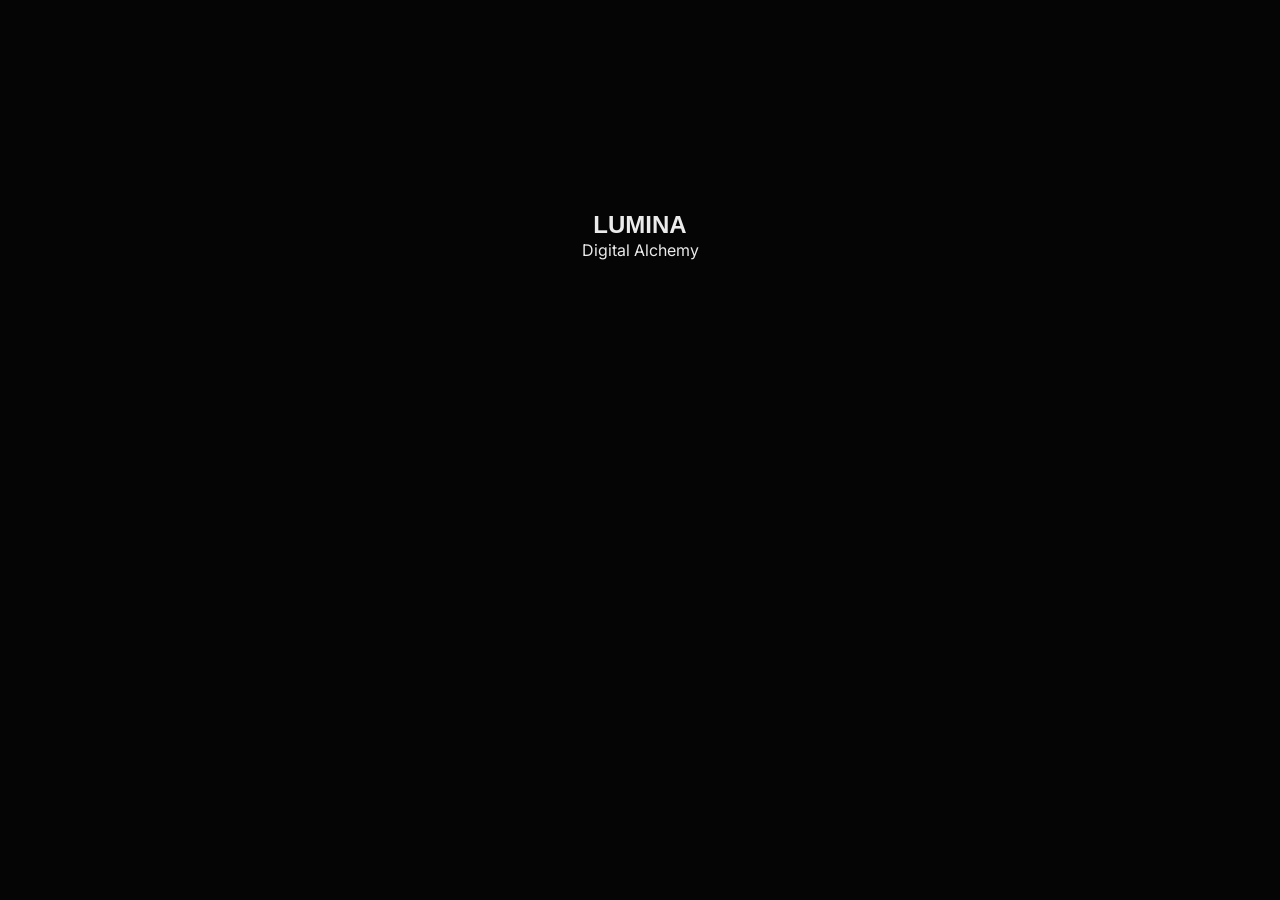
==== index.html @ 4c0f5f56 "Initial Commit" ====
<!doctype html>
<html lang="en">
<head>
  <meta charset="UTF-8">
  <meta name="viewport" content="width=device-width, user-scalable=no, initial-scale=1.0, maximum-scale=1.0, minimum-scale=1.0">
  
  <title>LUMINA | Digital Experience</title>
  
  <!--  Linking the main stylesheet-->
  <link rel="stylesheet" href="css/main.css">
  
  <!--  Google Fonts Import-->
  <link rel="preconnect" href="https://fonts.googleapis.com">
  <link rel="preconnect" href="https://fonts.gstatic.com" crossorigin>
  <link href="https://fonts.googleapis.com/css2?family=Inter:wght@400;600&family=Syncopate:wght@700&display=swap" rel="stylesheet">

</head>

<body>

<main>
  
  <!-- Hero Section-->
  <section class="hero" aria-label="Introduction">
	
	<!--Background Layer-->
	<canvas id="hero-canvas"></canvas>
	<div class="hero__content">
	  <h1 class="hero__title">Lumina</h1>
	  <p class="hero__subtitle">Digital Alchemy</p>
	</div>
	
	<!--Scroll Indicator-->
	<div class="hero__scroll" aria-hidden="true"></div>
  
  </section>

</main>


</body>
</html>
---- css/main.css ----
/* css/main.css */

/*1.Define Layers*/
@layer reset, theme, base, layout, components, pages, utilities;

/*2.Import Files into Layers*/

/*Reset: Normalize browser defaults*/
@import url("1-Base/reset.css") layer(reset);

/* Theme: Global Variables (Colors, Fonts) */
@import url("1-Base/vars.css") layer(theme);

/* Base: Typography and Global defaults */
@import url("1-Base/typography.css") layer(base);

/*Main Page Import*/
@import url("3-pages/home.css") layer(pages);
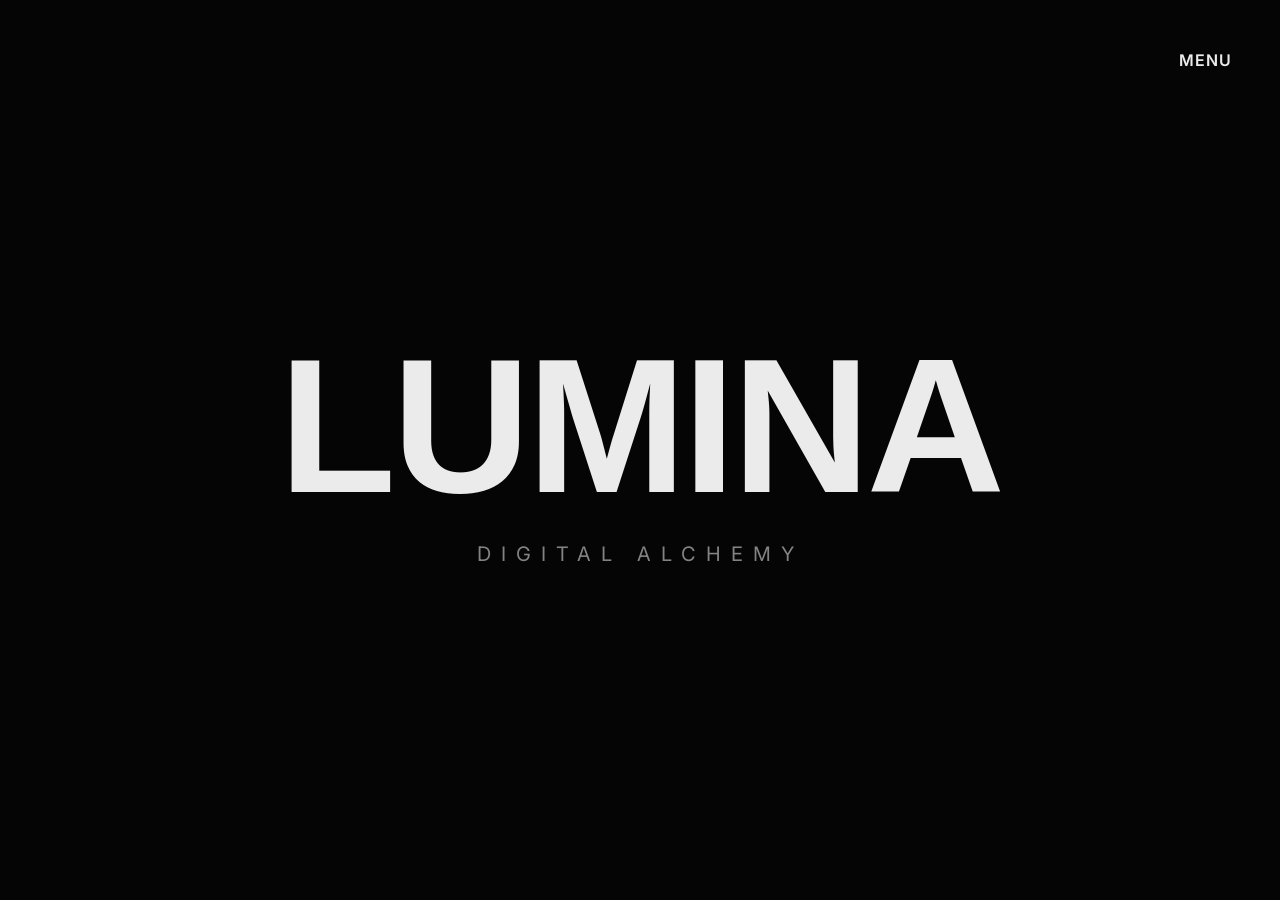
==== commit 1c53a704: "1 23 2026 7 21 pm" ====
--- a/index.html
+++ b/index.html
@@ -17,6 +17,17 @@
 </head>
 
 <body>
+
+
+<!--Nav Trigger-->
+<nav class="nav-trigger" aria-label="Main Menu Control">
+  
+  <!--  Interactive Button-->
+  <button class="nav-trigger__btn" aria-label="Open Menu" aria-expanded="false">
+	MENU
+  </button>
+  
+</nav>
 
 <main>
   
--- a/css/main.css
+++ b/css/main.css
@@ -16,4 +16,7 @@
 @import url("1-Base/typography.css") layer(base);
 
 /*Main Page Import*/
-@import url("3-pages/home.css") layer(pages);+@import url("3-pages/home.css") layer(pages);
+
+/*Navigation Import*/
+@import url("2-layout/nav.css") layer(layout);
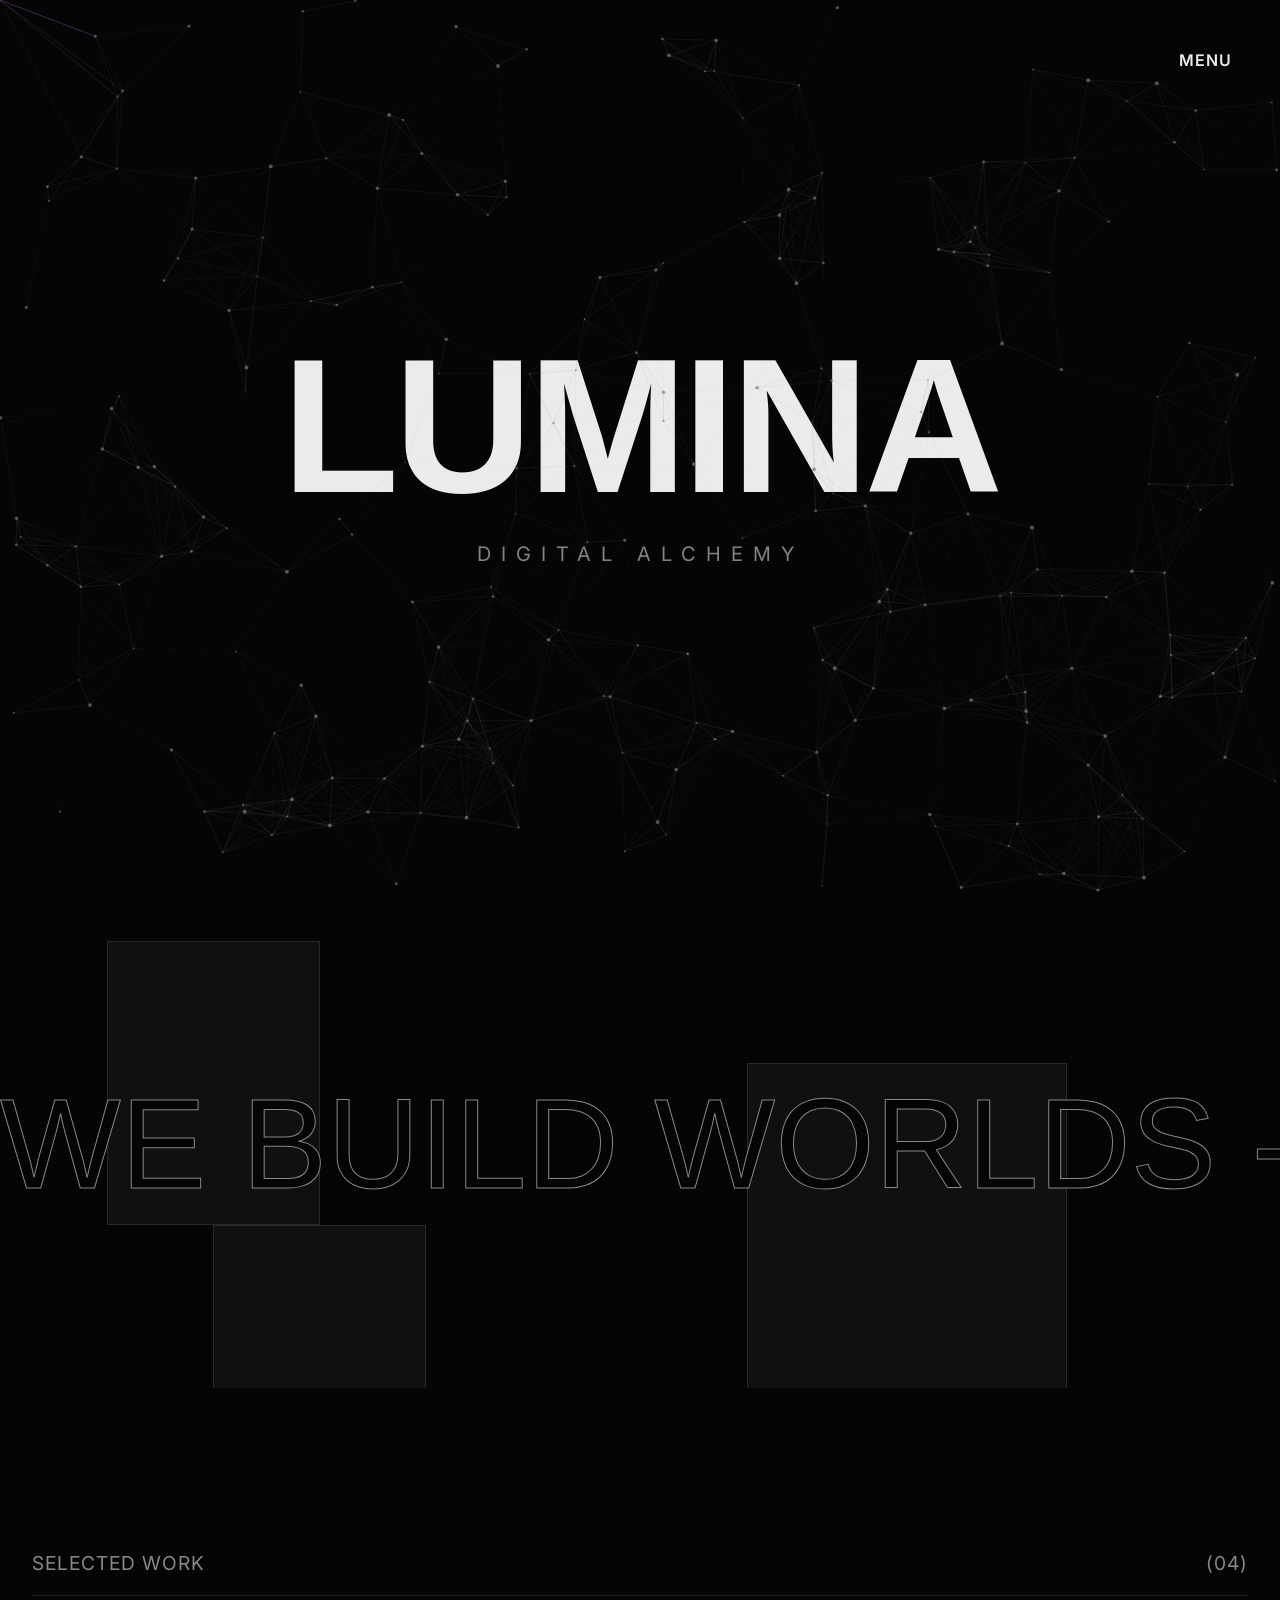
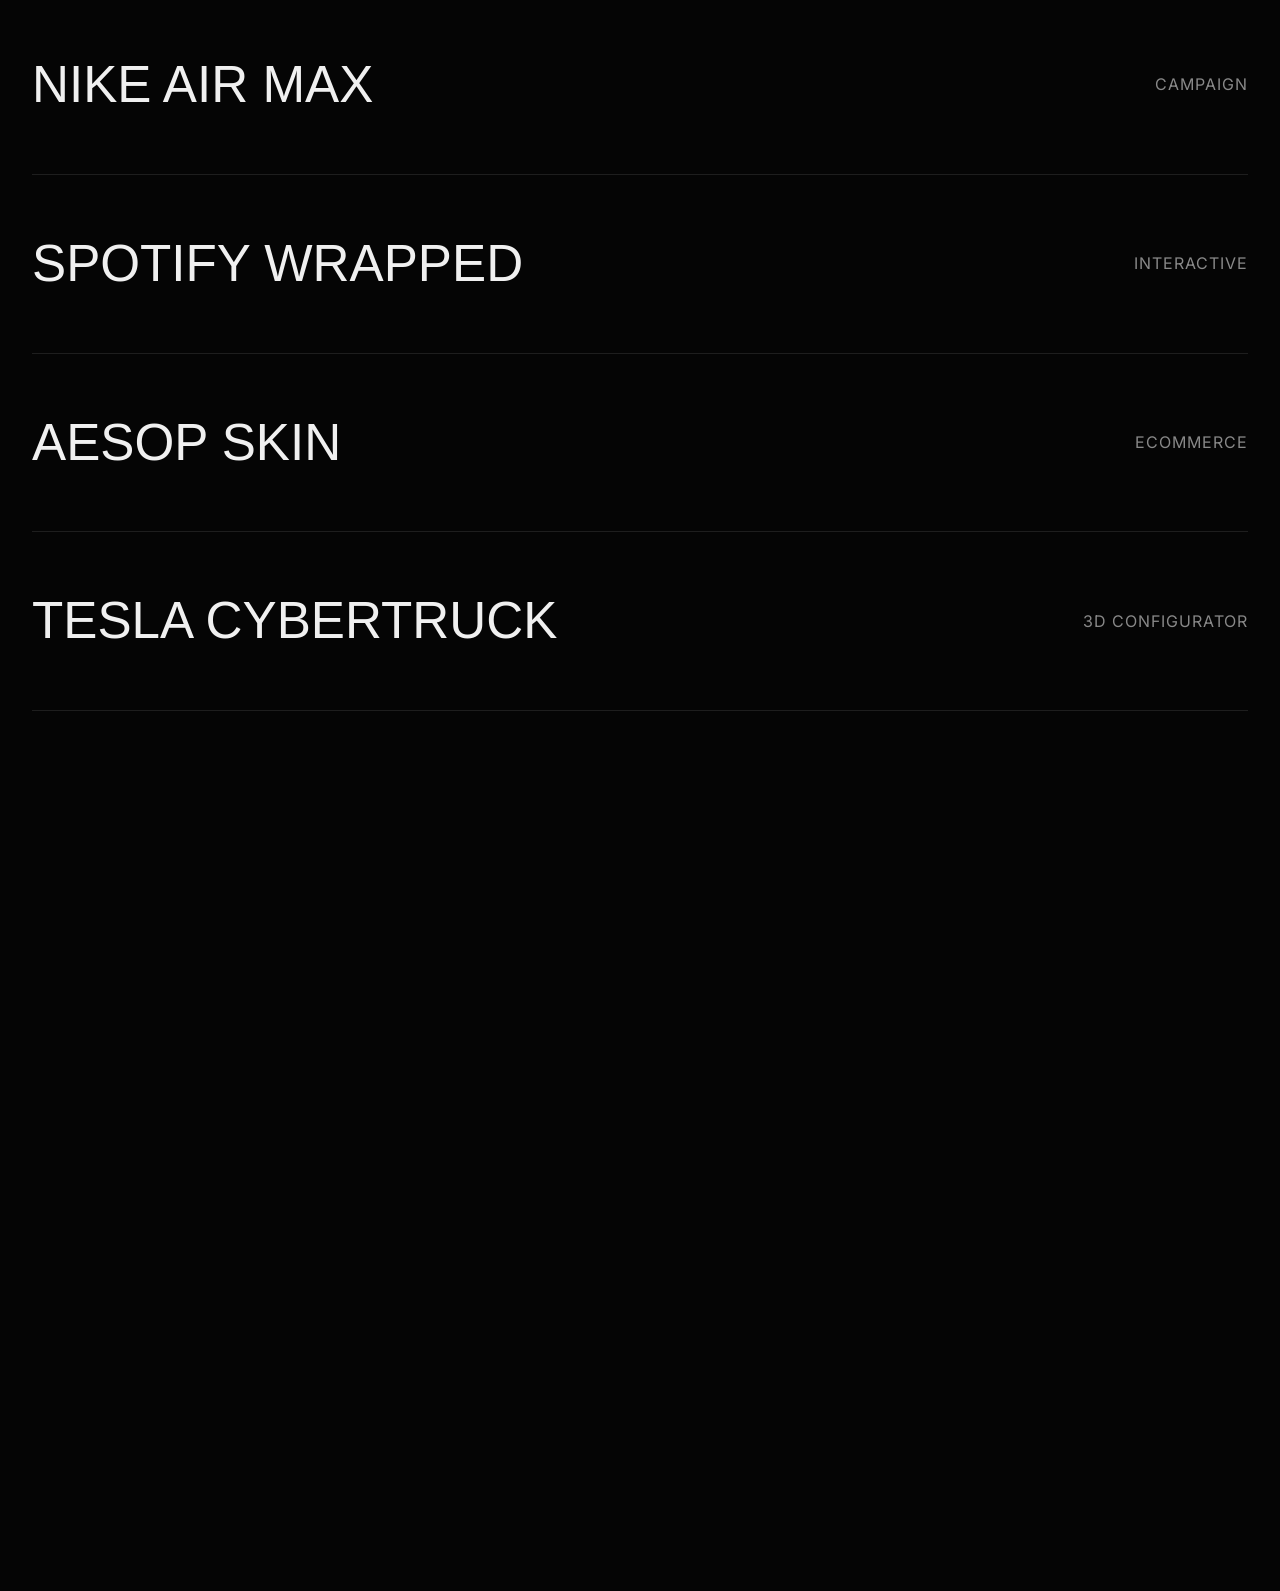
==== commit f1307747: "Page 1 Done 1 24 2026 11 52 pm" ====
--- a/index.html
+++ b/index.html
@@ -8,6 +8,7 @@
   
   <!--  Linking the main stylesheet-->
   <link rel="stylesheet" href="css/main.css">
+  <script src="js/app.js" type="module" defer></script>
   
   <!--  Google Fonts Import-->
   <link rel="preconnect" href="https://fonts.googleapis.com">
@@ -26,27 +27,141 @@
   <button class="nav-trigger__btn" aria-label="Open Menu" aria-expanded="false">
 	MENU
   </button>
-  
+
 </nav>
 
-<main>
+<!--Page Wrapper-->
+<div class="page-wrapper">
   
-  <!-- Hero Section-->
-  <section class="hero" aria-label="Introduction">
+  
+  <main>
 	
-	<!--Background Layer-->
-	<canvas id="hero-canvas"></canvas>
-	<div class="hero__content">
-	  <h1 class="hero__title">Lumina</h1>
-	  <p class="hero__subtitle">Digital Alchemy</p>
+	<!-- Hero Section-->
+	<section class="hero" aria-label="Introduction">
+	  
+	  <!--Background Layer-->
+	  <canvas id="hero-canvas"></canvas>
+	  <div class="hero__content">
+		<h1 class="hero__title">Lumina</h1>
+		<p class="hero__subtitle">Digital Alchemy</p>
+	  </div>
+	
+	</section>
+	
+	
+	<!--  Section 2 : Kinetic Manifesto-->
+	<section class="manifesto" aria-label="Agency Manifesto">
+	  
+	  <!--	1. Infinite Marquee-->
+	  <div class="marquee" aria-hidden="true">
+		<div class="marquee__inner">
+		  
+		  <span class="marquee__text">WE BUILD WORLDS - DIGITAL ALCHEMY</span>
+		  <span class="marquee__text">WE BUILD WORLDS - DIGITAL ALCHEMY</span>
+		
+		</div>
+	  </div>
+	  
+	  <!--	2. Floating Images-->
+	  <div class="manifesto__images">
+		
+		<!--	  PlaceHolders-->
+		<div class="float-card float-card--1"></div>
+		<div class="float-card float-card--2"></div>
+		<div class="float-card float-card--3"></div>
+	  
+	  </div>
+	</section>
+	
+	
+	<!--  3. Work Section-->
+	<section class="work-list">
+	  
+	  <!--	Container-->
+	  <div class="work-list__container">
+		
+		
+		<!--	  Header-->
+		<header class="work-list__header">
+		  
+		  <h2 class="work-list__title">Selected Work</h2>
+		  <span class="work-list__count">(04)</span>
+		
+		</header>
+		
+		<!--		List Wrapper-->
+		<ul class="work-list__list">
+		  
+		  <!--	  Element: Item Row-->
+		  <li class="work-list__item">
+			
+			<a href="work.html" class="work-list__link">
+			  <span class="work-list__name">Nike Air Max</span>
+			  <span class="work-list__cat">Campaign</span>
+			</a>
+			<img src="assets/images/nike-red-shoe.jpg" alt="Nike Air Max campaign visual" class="work-list__preview" aria-hidden="true">
+		  
+		  </li>
+		  
+		  <!--		Item 2-->
+		  <li class="work-list__item">
+			
+			<a href="work.html" class="work-list__link">
+			  <span class="work-list__name">Spotify Wrapped</span>
+			  <span class="work-list__cat">Interactive</span>
+			</a>
+			<img src="assets/images/spotify.jpg" alt="Spotify Wrapped data visualization" class="work-list__preview" aria-hidden="true">
+		  
+		  </li>
+		  
+		  <!-- ITEM 3 -->
+		  <li class="work-list__item">
+			<a href="work.html" class="work-list__link">
+			  <span class="work-list__name">Aesop Skin</span>
+			  <span class="work-list__cat">eCommerce</span>
+			</a>
+			<img src="assets/images/Bottle.jpg" alt="Aesop product photography" class="work-list__preview" aria-hidden="true">
+		  </li>
+		  
+		  <!-- ITEM 4 -->
+		  <li class="work-list__item">
+			<a href="work.html" class="work-list__link">
+			  <span class="work-list__name">Tesla Cybertruck</span>
+			  <span class="work-list__cat">3D Configurator</span>
+			</a>
+			<img src="assets/images/Tesla-CyberTruck.jpg" alt="Cybertruck 3D model render" class="work-list__preview" aria-hidden="true">
+		  </li>
+		</ul>
+	  </div>
+	</section>
+  
+  </main>
+</div>
+
+<!--The Footer-->
+<footer class="footer" id="contact">
+  <div class="footer__content">
+	
+	<!--	Call to action-->
+	<h2 class="footer__cta">Let's Create <br> the future</h2>
+	
+	<!--	Magnetic Button-->
+	<a href="" class="footer__btn">
+	  <span class="footer--btn-text">Start Project</span>
+	</a>
+  </div>
+  
+	<!--	Bottom info-->
+	<div class="footer__bottom">
+	  <span class="footer__copyright">&copy; 2024 Lumina.</span>
+	  
+	  <nav class="footer__socials aria-label=" Social Links>
+		<a href="#" class="footer__link">Instagram</a>
+		<a href="#" class="footer__link">LinkedIn</a>
+	  </nav>
 	</div>
-	
-	<!--Scroll Indicator-->
-	<div class="hero__scroll" aria-hidden="true"></div>
-  
-  </section>
-
-</main>
+ 
+</footer>
 
 
 </body>
--- a/css/main.css
+++ b/css/main.css
@@ -19,4 +19,7 @@
 @import url("3-pages/home.css") layer(pages);
 
 /*Navigation Import*/
-@import url("2-layout/nav.css") layer(layout);+@import url("2-layout/nav.css") layer(layout);
+
+/*Footer Import*/
+@import url("2-layout/footer.css") layer(layout);
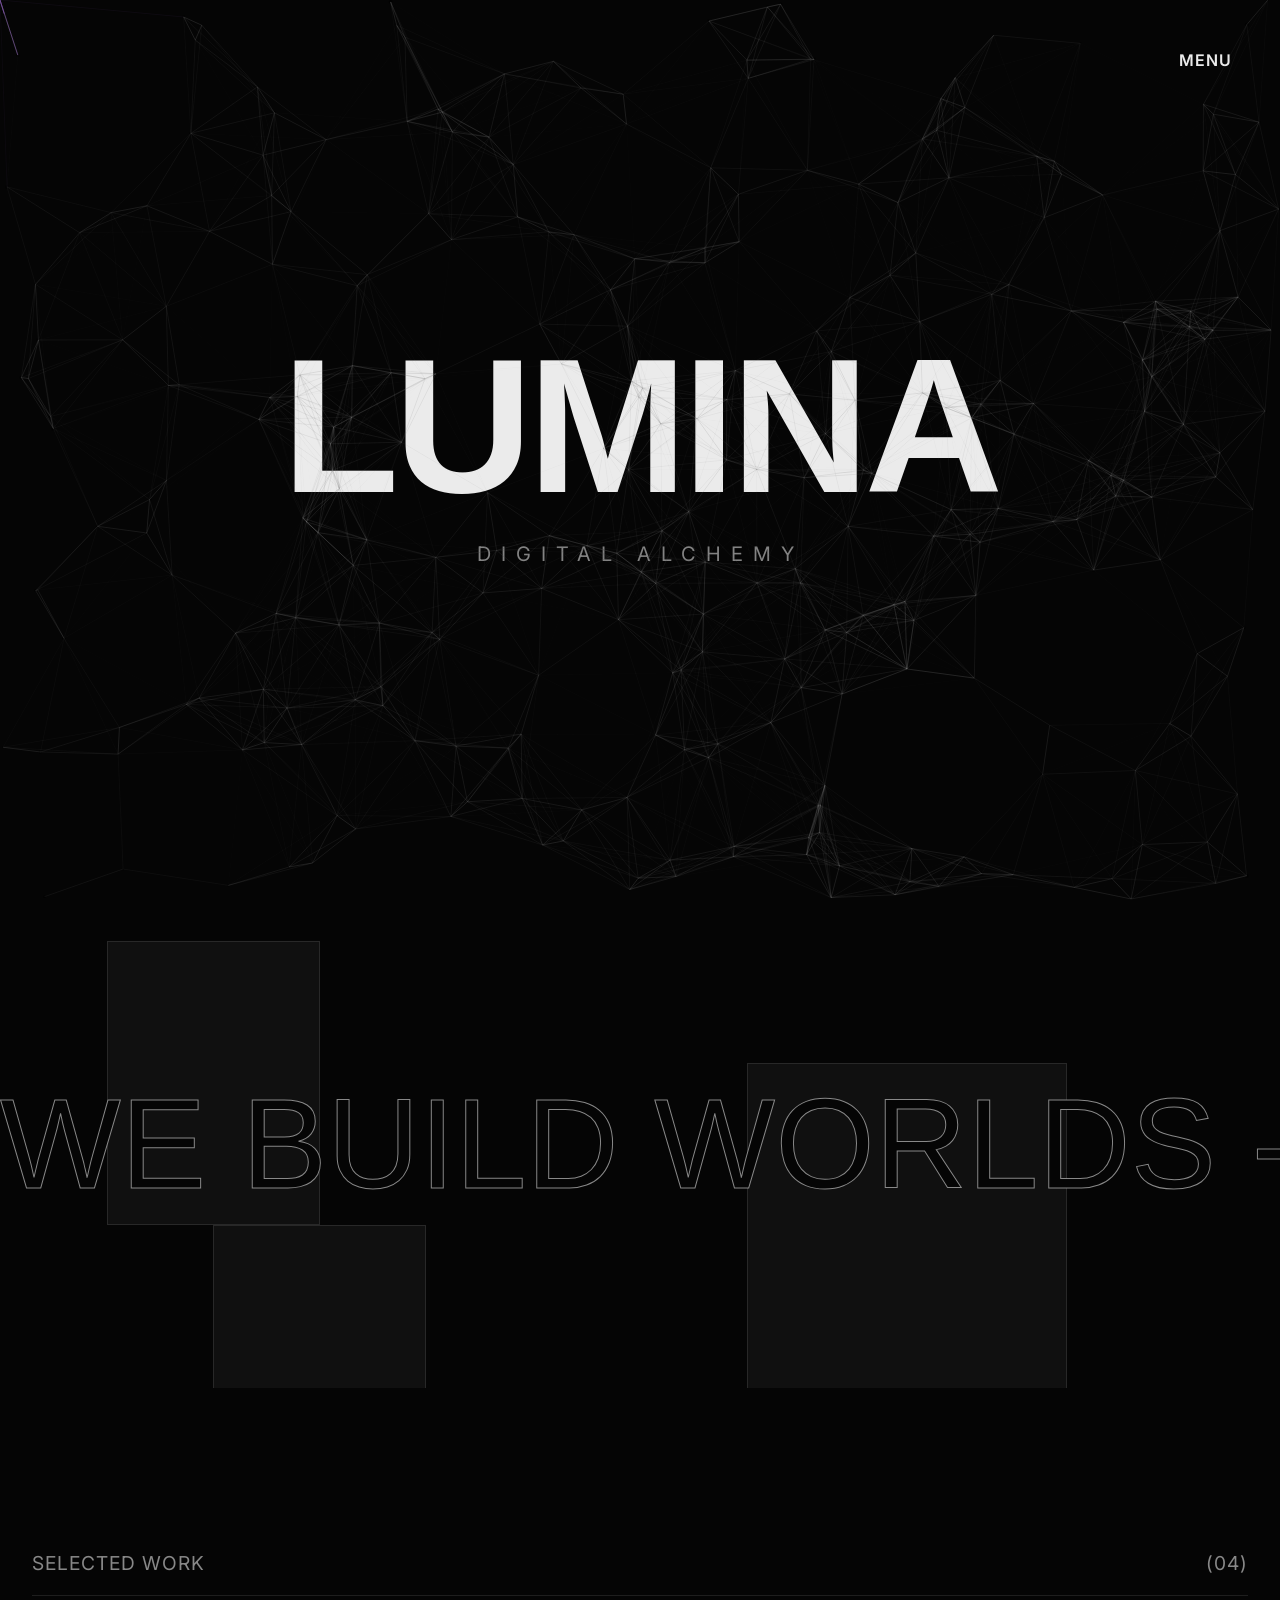
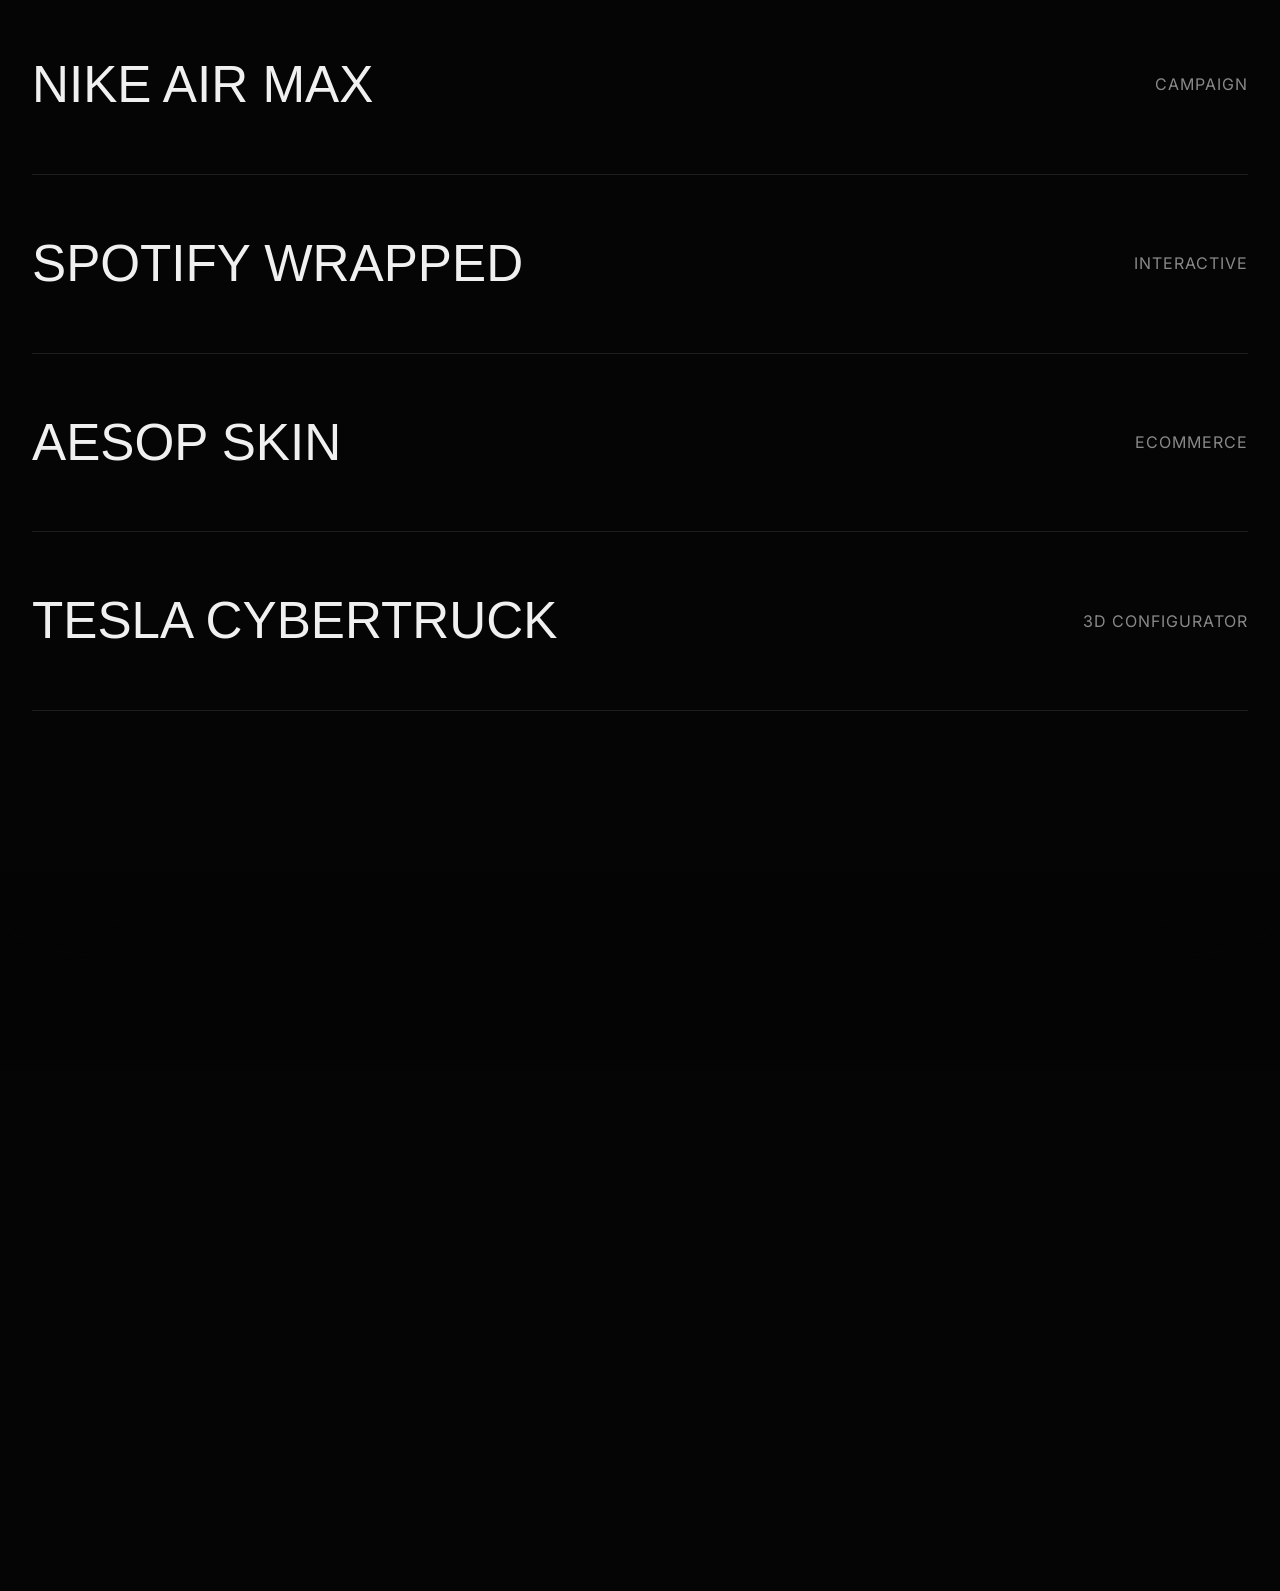
==== commit 3857c33b: "1 26 2026 3 59" ====
--- a/index.html
+++ b/index.html
@@ -1,3 +1,6 @@
+
+<!--index.html-->
+
 <!doctype html>
 <html lang="en">
 <head>
@@ -40,7 +43,7 @@
 	<section class="hero" aria-label="Introduction">
 	  
 	  <!--Background Layer-->
-	  <canvas id="hero-canvas"></canvas>
+	  <canvas id="hero-canvas" class="hero-canvas"></canvas>
 	  <div class="hero__content">
 		<h1 class="hero__title">Lumina</h1>
 		<p class="hero__subtitle">Digital Alchemy</p>
@@ -146,7 +149,7 @@
 	<h2 class="footer__cta">Let's Create <br> the future</h2>
 	
 	<!--	Magnetic Button-->
-	<a href="" class="footer__btn">
+	<a href="contact.html" class="footer__btn">
 	  <span class="footer--btn-text">Start Project</span>
 	</a>
   </div>
@@ -155,7 +158,7 @@
 	<div class="footer__bottom">
 	  <span class="footer__copyright">&copy; 2024 Lumina.</span>
 	  
-	  <nav class="footer__socials aria-label=" Social Links>
+	  <nav class="footer__socials" aria-label="Social Links" >
 		<a href="#" class="footer__link">Instagram</a>
 		<a href="#" class="footer__link">LinkedIn</a>
 	  </nav>
--- a/css/main.css
+++ b/css/main.css
@@ -22,4 +22,7 @@
 @import url("2-layout/nav.css") layer(layout);
 
 /*Footer Import*/
-@import url("2-layout/footer.css") layer(layout);+@import url("2-layout/footer.css") layer(layout);
+
+/*Work Page Sheet*/
+@import url("3-pages/work.css") layer(pages);
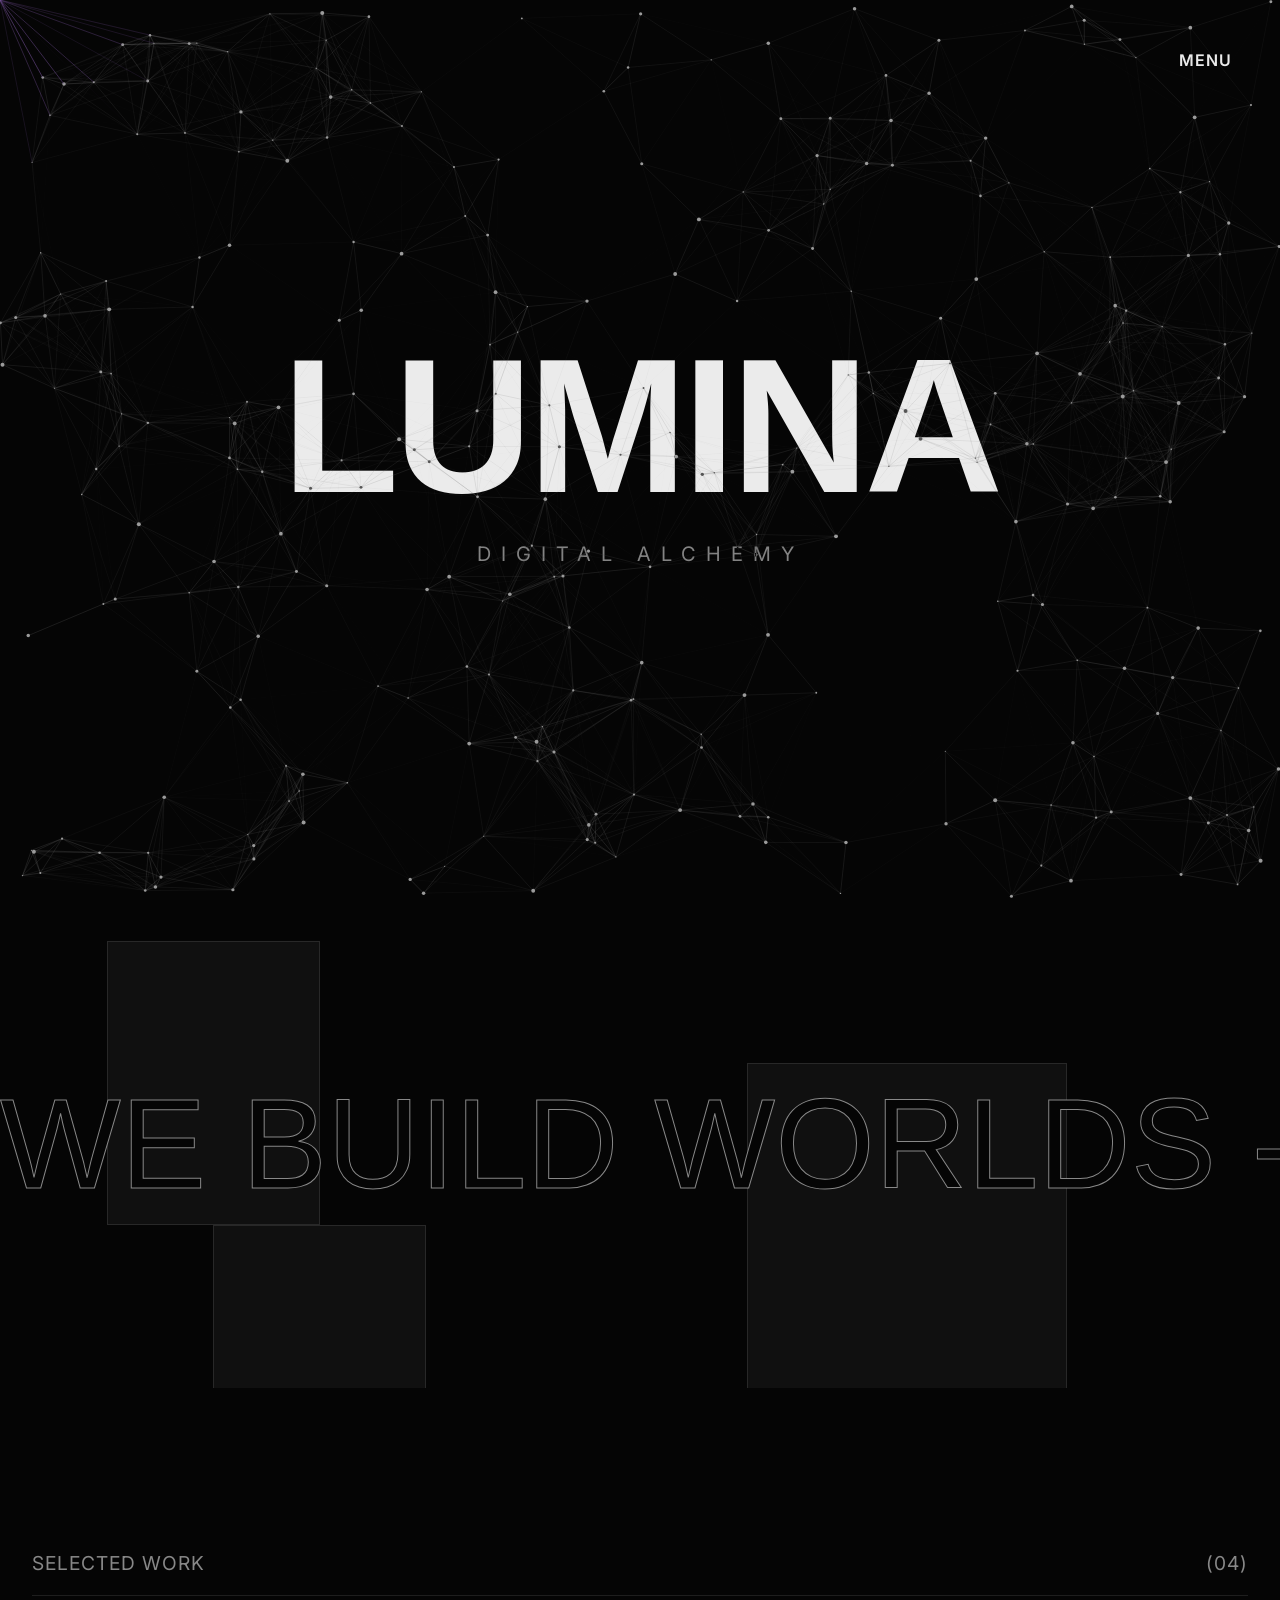
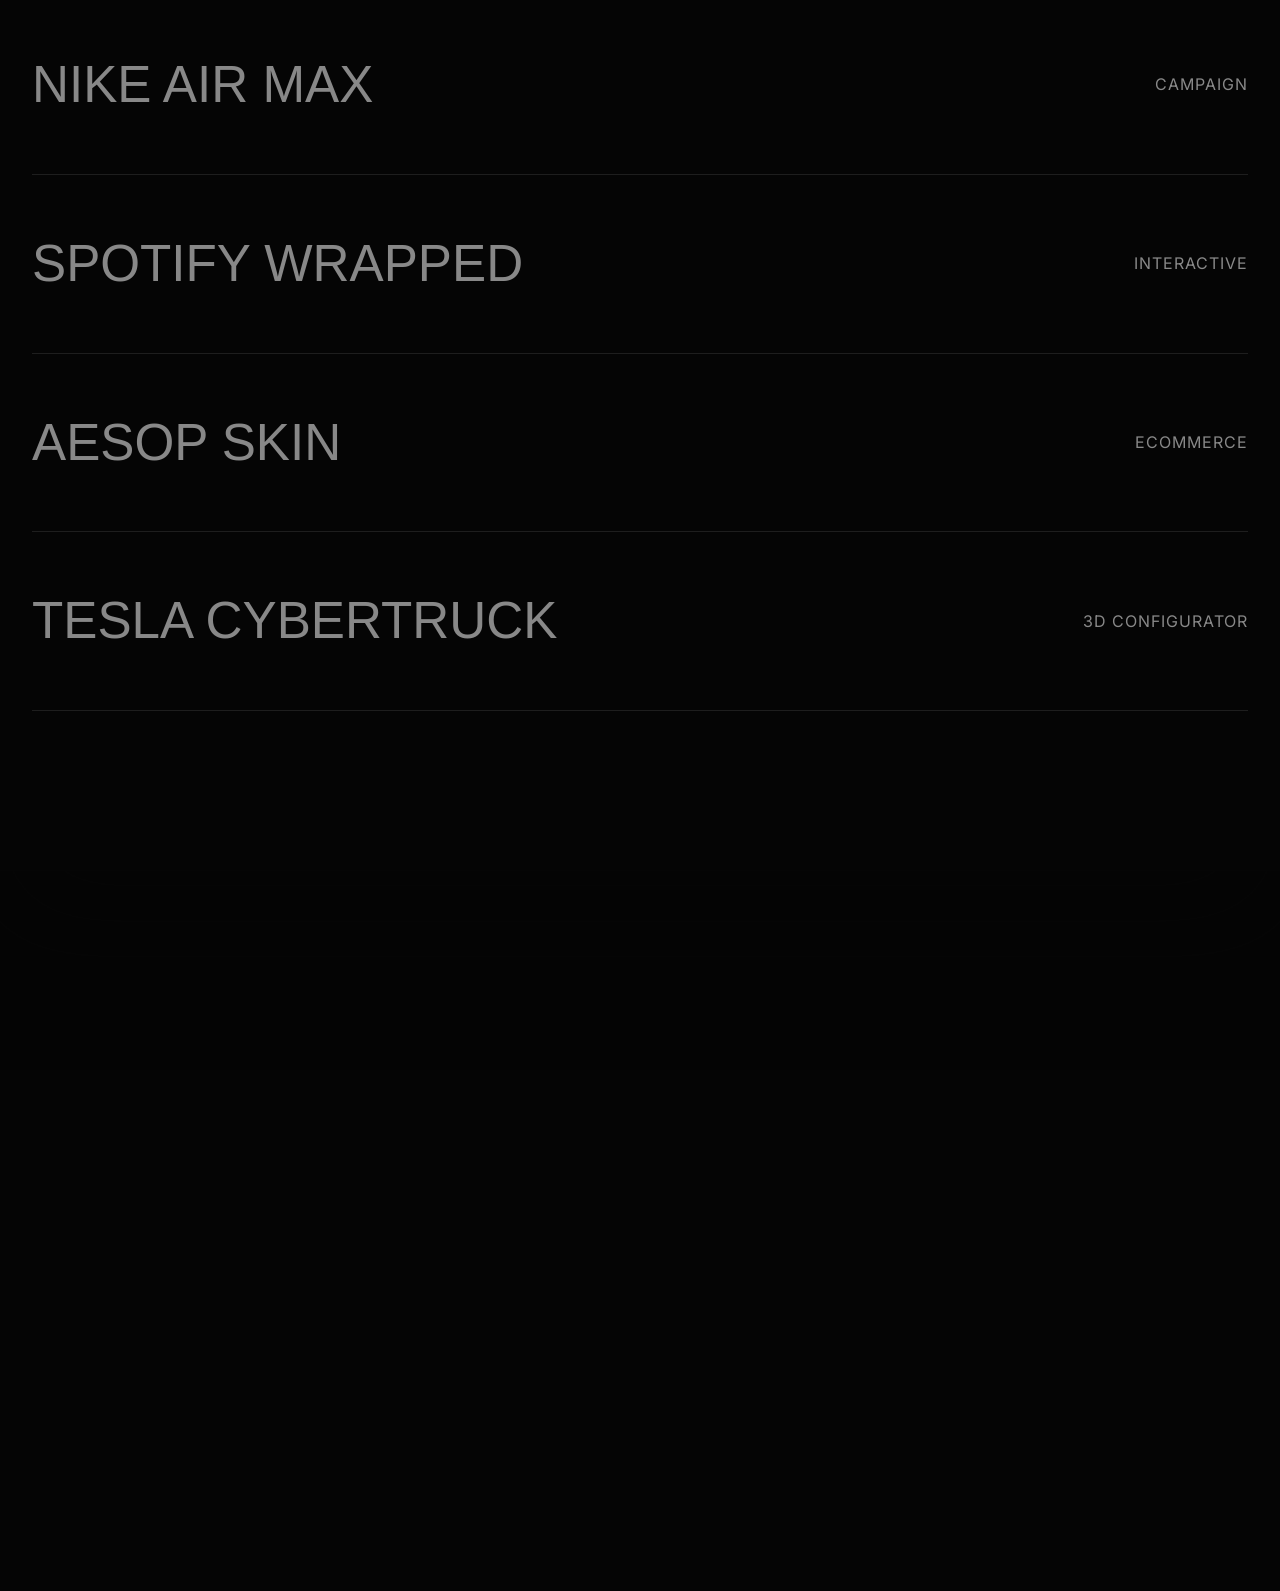
==== commit be47deed: "1 26 2026 10 20 pm" ====
--- a/index.html
+++ b/index.html
@@ -5,7 +5,7 @@
 <html lang="en">
 <head>
   <meta charset="UTF-8">
-  <meta name="viewport" content="width=device-width, user-scalable=no, initial-scale=1.0, maximum-scale=1.0, minimum-scale=1.0">
+  <meta name="viewport" content="width=device-width, initial-scale=1.0, minimum-scale=1.0">
   
   <title>LUMINA | Digital Experience</title>
   
@@ -150,7 +150,7 @@
 	
 	<!--	Magnetic Button-->
 	<a href="contact.html" class="footer__btn">
-	  <span class="footer--btn-text">Start Project</span>
+	  <span class="footer__btn-text">Start Project</span>
 	</a>
   </div>
   
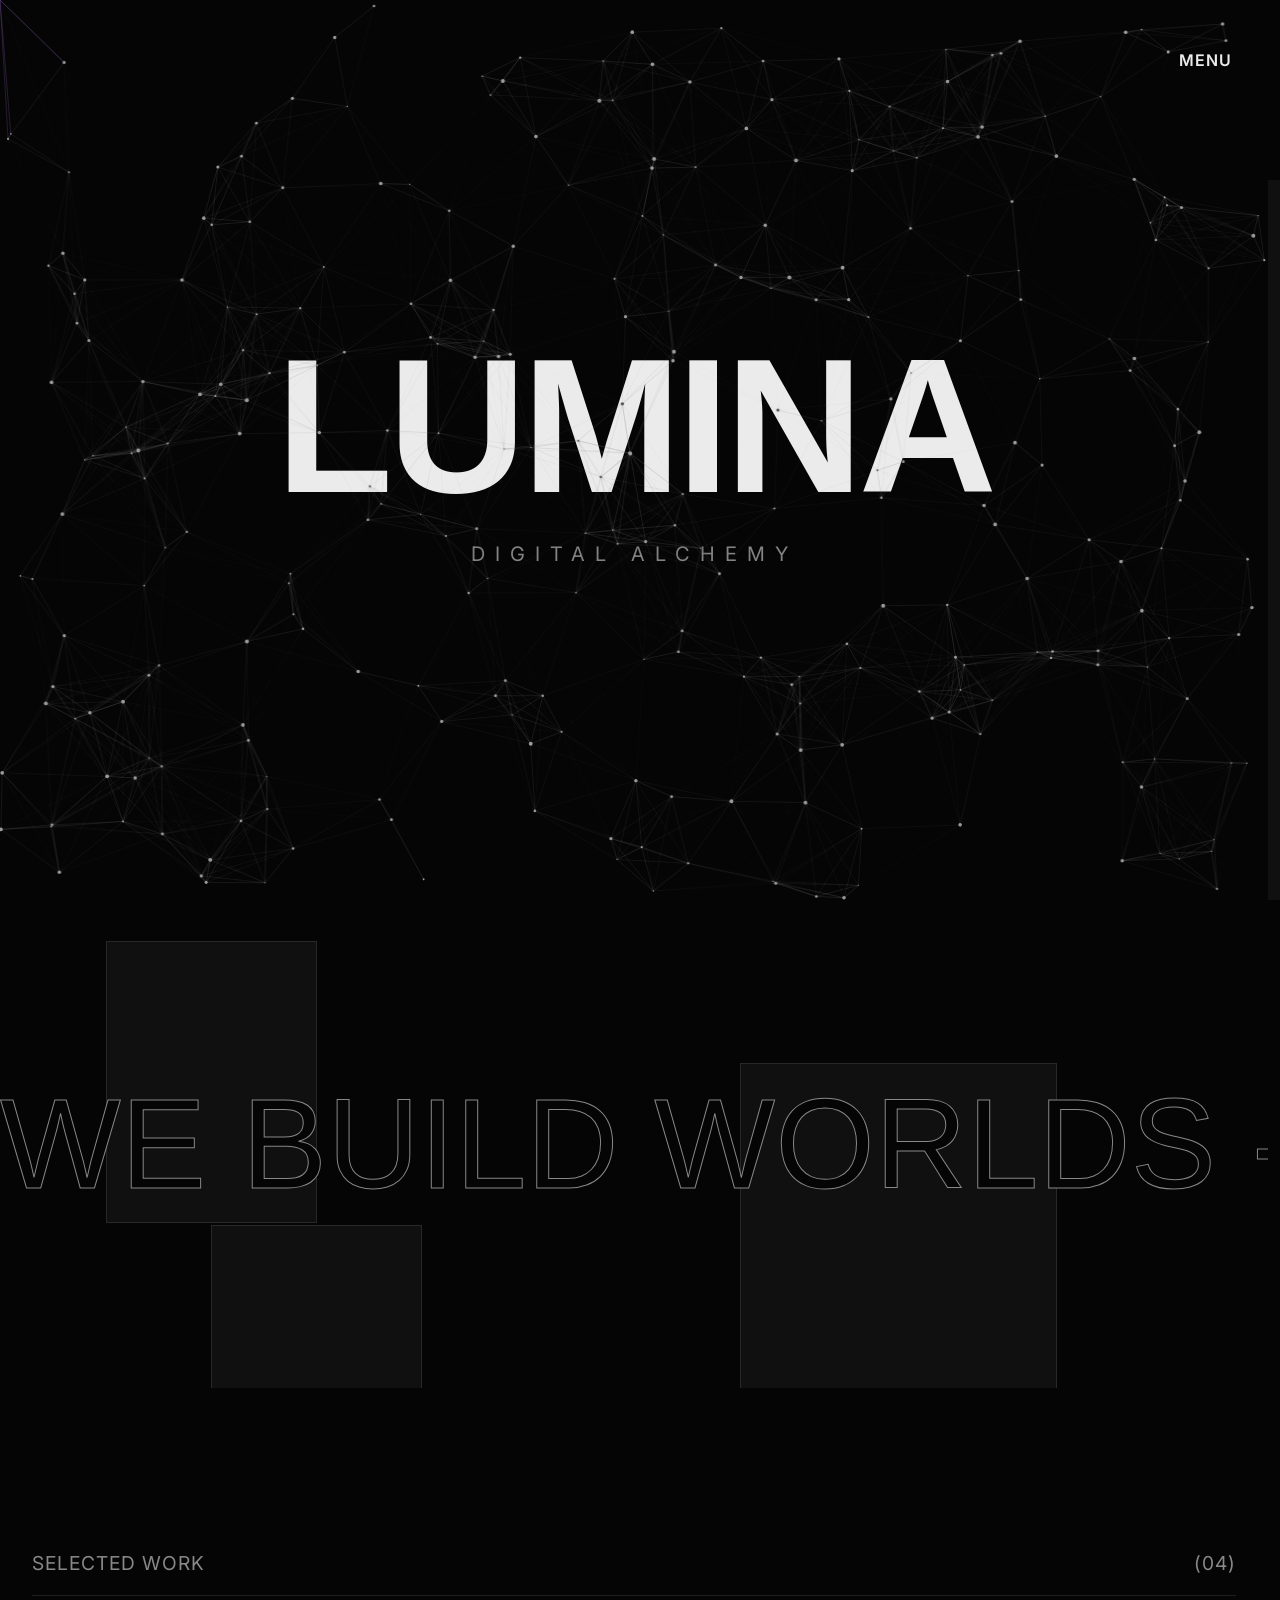
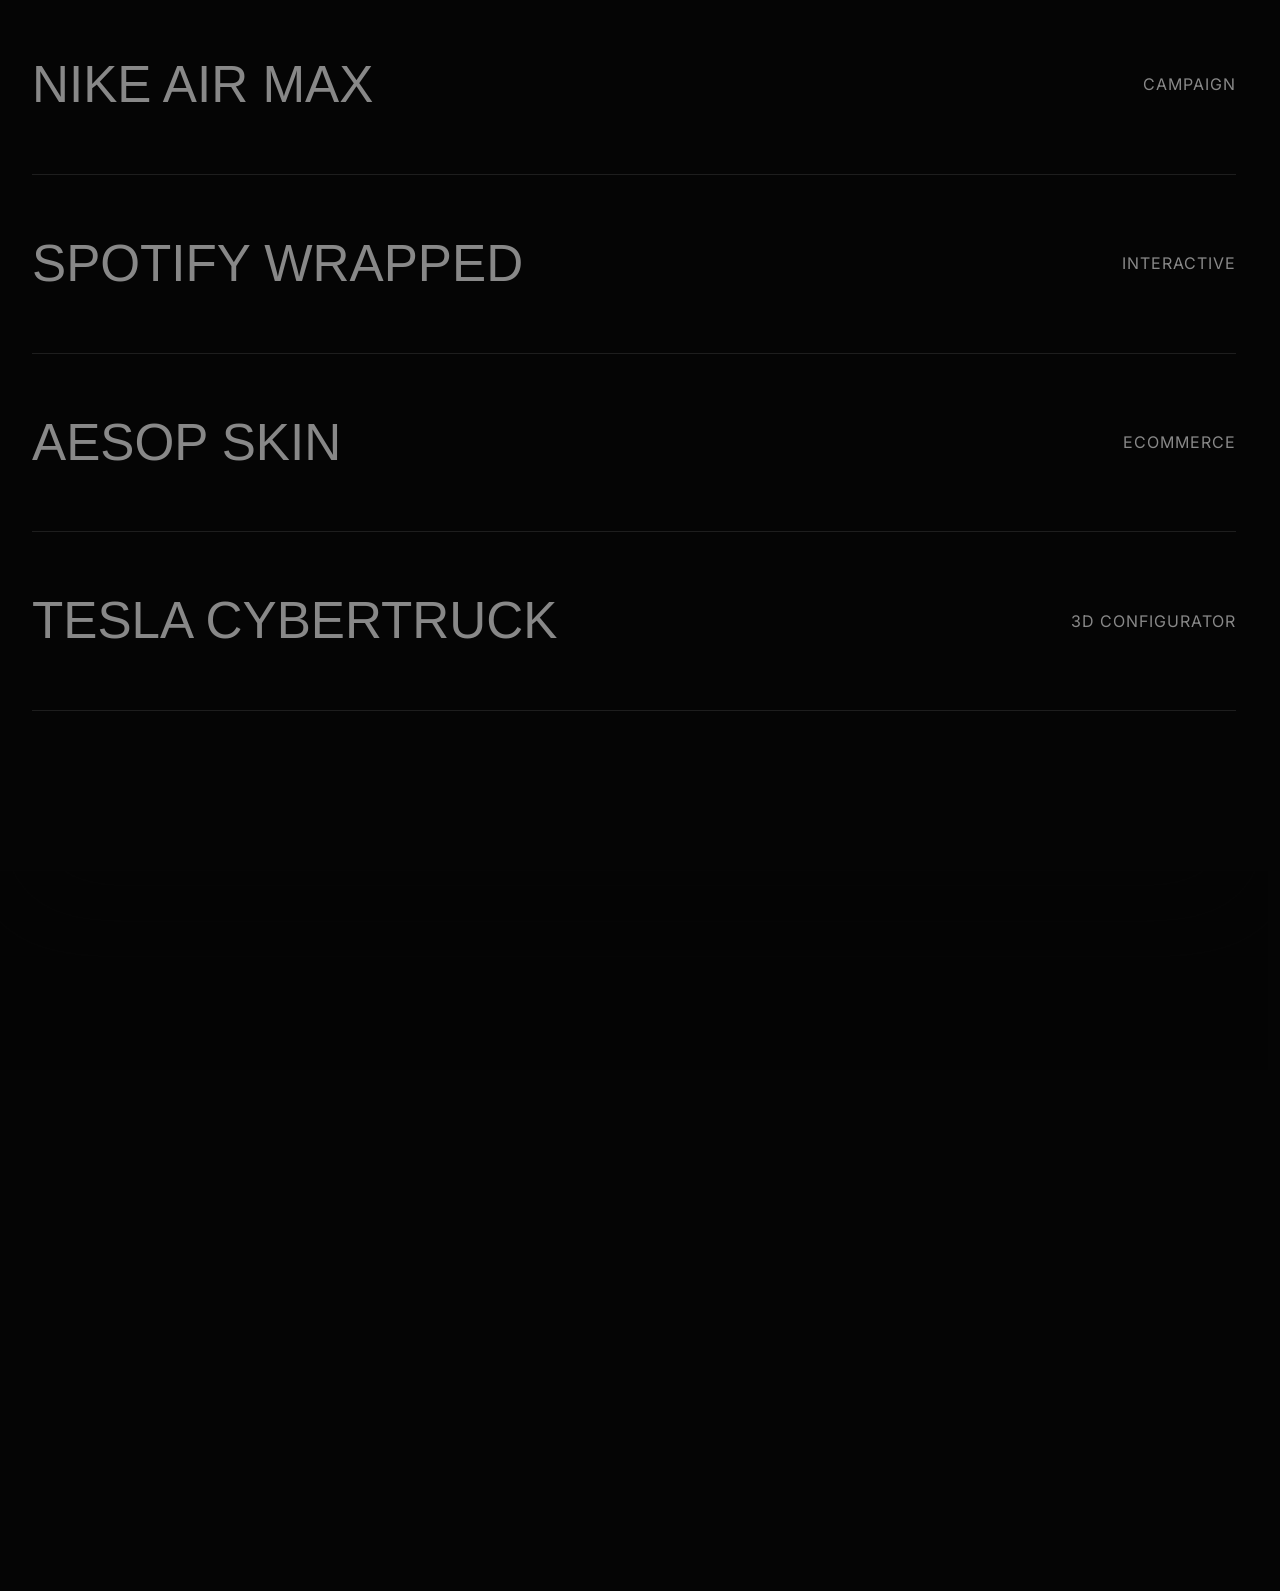
==== commit 4905669f: "Page 4 finished...... 2 1 2026 6 50 pm" ====
--- a/index.html
+++ b/index.html
@@ -1,4 +1,3 @@
-
 <!--index.html-->
 
 <!doctype html>
@@ -8,15 +7,17 @@
   <meta name="viewport" content="width=device-width, initial-scale=1.0, minimum-scale=1.0">
   
   <title>LUMINA | Digital Experience</title>
-  
-  <!--  Linking the main stylesheet-->
+	
+	<!--  Linking the main stylesheet-->
   <link rel="stylesheet" href="css/main.css">
   <script src="js/app.js" type="module" defer></script>
-  
-  <!--  Google Fonts Import-->
+	
+	<!--  Google Fonts Import-->
   <link rel="preconnect" href="https://fonts.googleapis.com">
   <link rel="preconnect" href="https://fonts.gstatic.com" crossorigin>
-  <link href="https://fonts.googleapis.com/css2?family=Inter:wght@400;600&family=Syncopate:wght@700&display=swap" rel="stylesheet">
+	<link href="https://fonts.googleapis.com/css2?family=Inter:wght@400;600&family=Syncopate:wght@700&display=swap" rel="stylesheet">
+	<!-- FontAwesome CDN -->
+	<link rel="stylesheet" href="https://cdnjs.cloudflare.com/ajax/libs/font-awesome/6.4.0/css/all.min.css">
 
 </head>
 
@@ -32,6 +33,78 @@
   </button>
 
 </nav>
+
+<!-- THE VISUAL MENU -->
+<div class="menu-overlay" aria-hidden="true">
+    
+	<nav class="menu-nav">
+		<ul class="menu-grid">
+            
+			<!-- 1. HOME -->
+			<li class="menu-item">
+				<a href="index.html" class="menu-link">
+					<div class="menu-bg">
+						<img src="https://picsum.photos/seed/lumina/600/1600" alt="Home">
+					</div>
+					<span class="menu-title">Home <span class="menu-num">01</span></span>
+				</a>
+			</li>
+			
+			<!-- 2. WORK -->
+			<li class="menu-item">
+				<a href="work.html" class="menu-link">
+					<div class="menu-bg">
+						<img src="https://picsum.photos/seed/lumina-work/600/1500" alt="Work">
+					</div>
+					<span class="menu-title">Work <span class="menu-num">02</span></span>
+				</a>
+			</li>
+			
+			<!-- 3. ABOUT -->
+			<li class="menu-item">
+				<a href="about.html" class="menu-link">
+					<div class="menu-bg">
+						<img src="https://picsum.photos/seed/lumina-about/600/1500" alt="About">
+					</div>
+					<span class="menu-title">Agency <span class="menu-num">03</span></span>
+				</a>
+			</li>
+			
+			<!-- 4. CONTACT (Image Link) -->
+			<li class="menu-item">
+				<a href="contact.html" class="menu-link">
+					<div class="menu-bg">
+						<img src="https://picsum.photos/seed/lumina-contact/600/1500" alt="Contact">
+					</div>
+					<span class="menu-title">Contact <span class="menu-num">04</span></span>
+				</a>
+			</li>
+			
+			<!-- 5. INFO PANEL (Text Only) -->
+			<li class="menu-item menu-item__info">
+				<div class="menu-info__content">
+					<h3 class="menu-info__title">Let's Talk</h3>
+                    
+					<div class="menu-info__group">
+						<span class="label">Email</span>
+						<a href="mailto:hello@lumina.agency">hello@lumina.agency</a>
+						<span>Address<address>1200 Digital Blvd, LA</address></span>
+					</div>
+
+					<div class="menu-info__socials">
+						<a href="#"><i class="fa-brands fa-instagram"></i></a>
+						<a href="#"><i class="fa-brands fa-twitter"></i></a>
+						<a href="#"><i class="fa-brands fa-youtube"></i></a>
+						<a href="#"><i class="fa-brands fa-facebook-square"></i></a>
+					</div>
+				</div>
+			</li>
+
+		</ul>
+	</nav>
+
+</div>
+
 
 <!--Page Wrapper-->
 <div class="page-wrapper">
@@ -153,12 +226,12 @@
 	  <span class="footer__btn-text">Start Project</span>
 	</a>
   </div>
-  
+	
 	<!--	Bottom info-->
 	<div class="footer__bottom">
 	  <span class="footer__copyright">&copy; 2024 Lumina.</span>
 	  
-	  <nav class="footer__socials" aria-label="Social Links" >
+	  <nav class="footer__socials" aria-label="Social Links">
 		<a href="#" class="footer__link">Instagram</a>
 		<a href="#" class="footer__link">LinkedIn</a>
 	  </nav>
--- a/css/main.css
+++ b/css/main.css
@@ -25,4 +25,10 @@
 @import url("2-layout/footer.css") layer(layout);
 
 /*Work Page Sheet*/
-@import url("3-pages/work.css") layer(pages);+@import url("3-pages/work.css") layer(pages);
+
+/*About Page Sheet*/
+@import url("3-pages/about.css") layer(pages);
+
+/*Contact Page Sheet*/
+@import url("3-pages/contact.css") layer(pages);
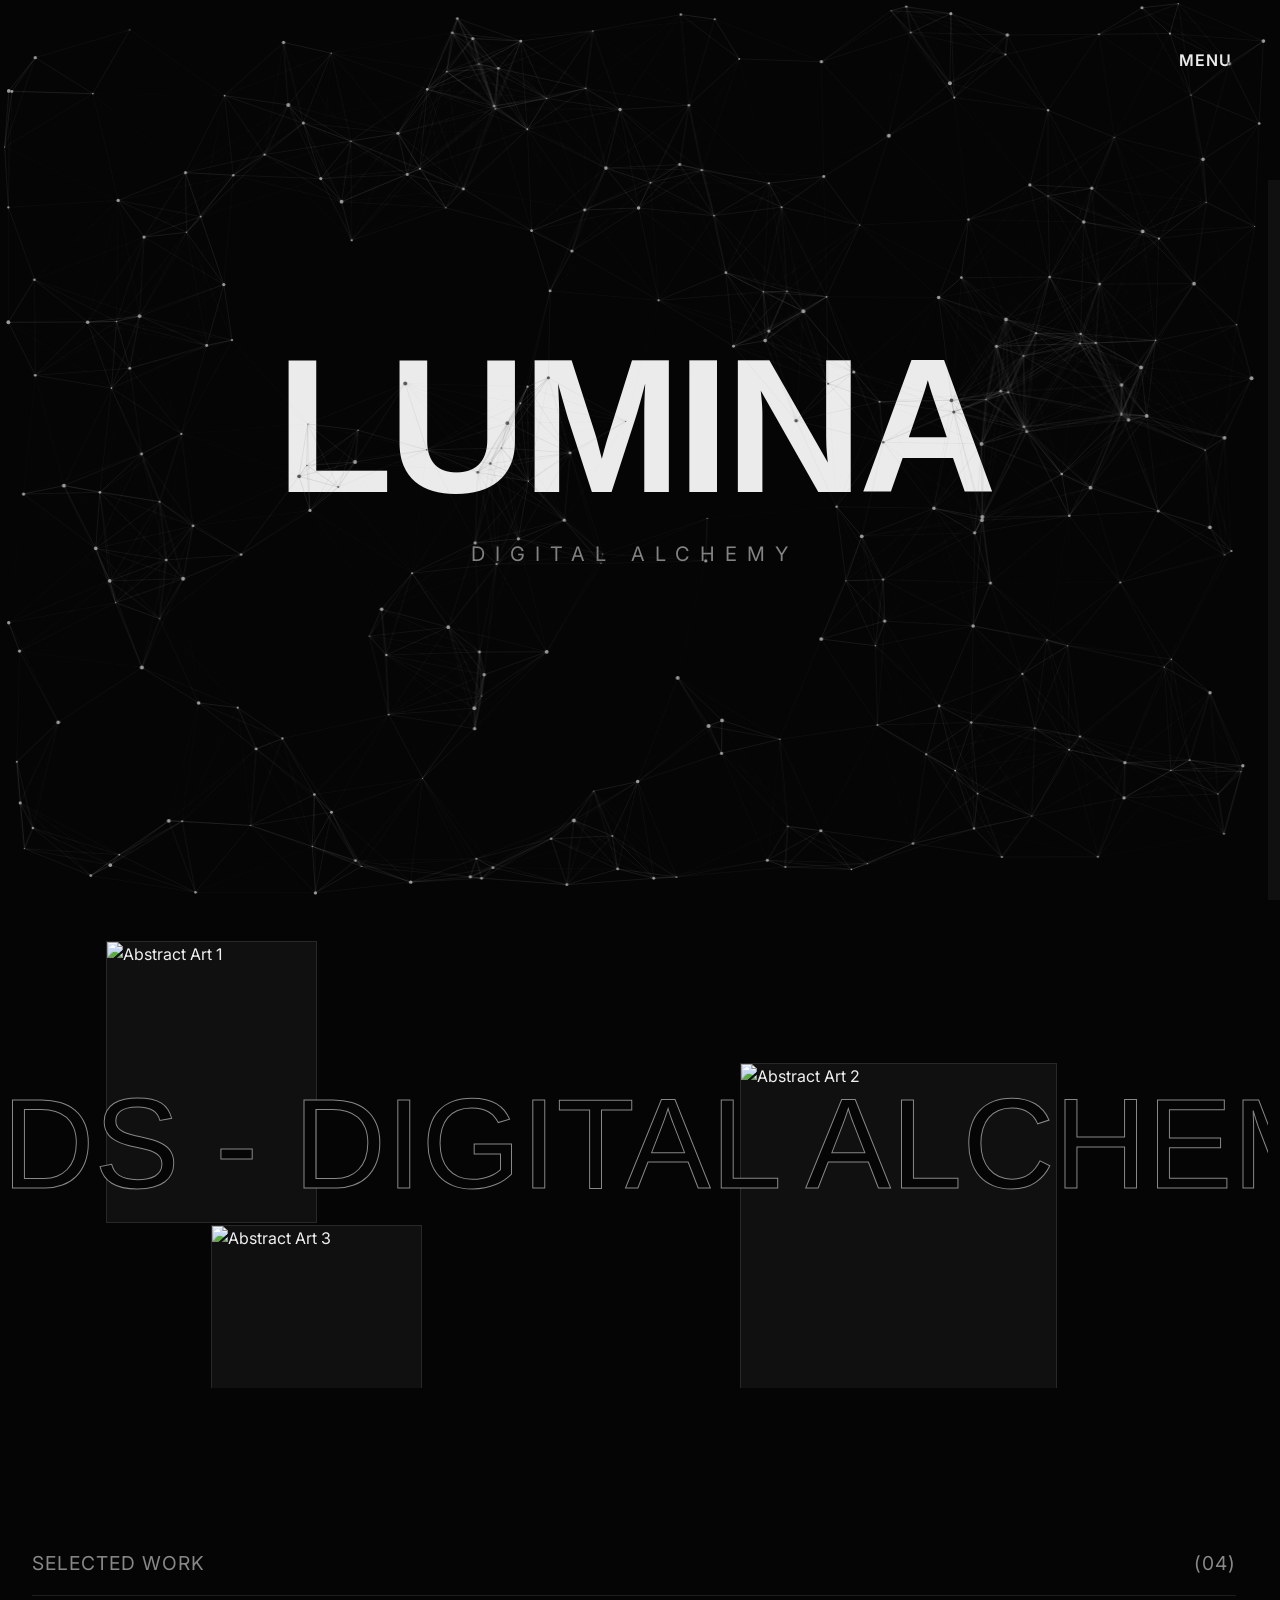
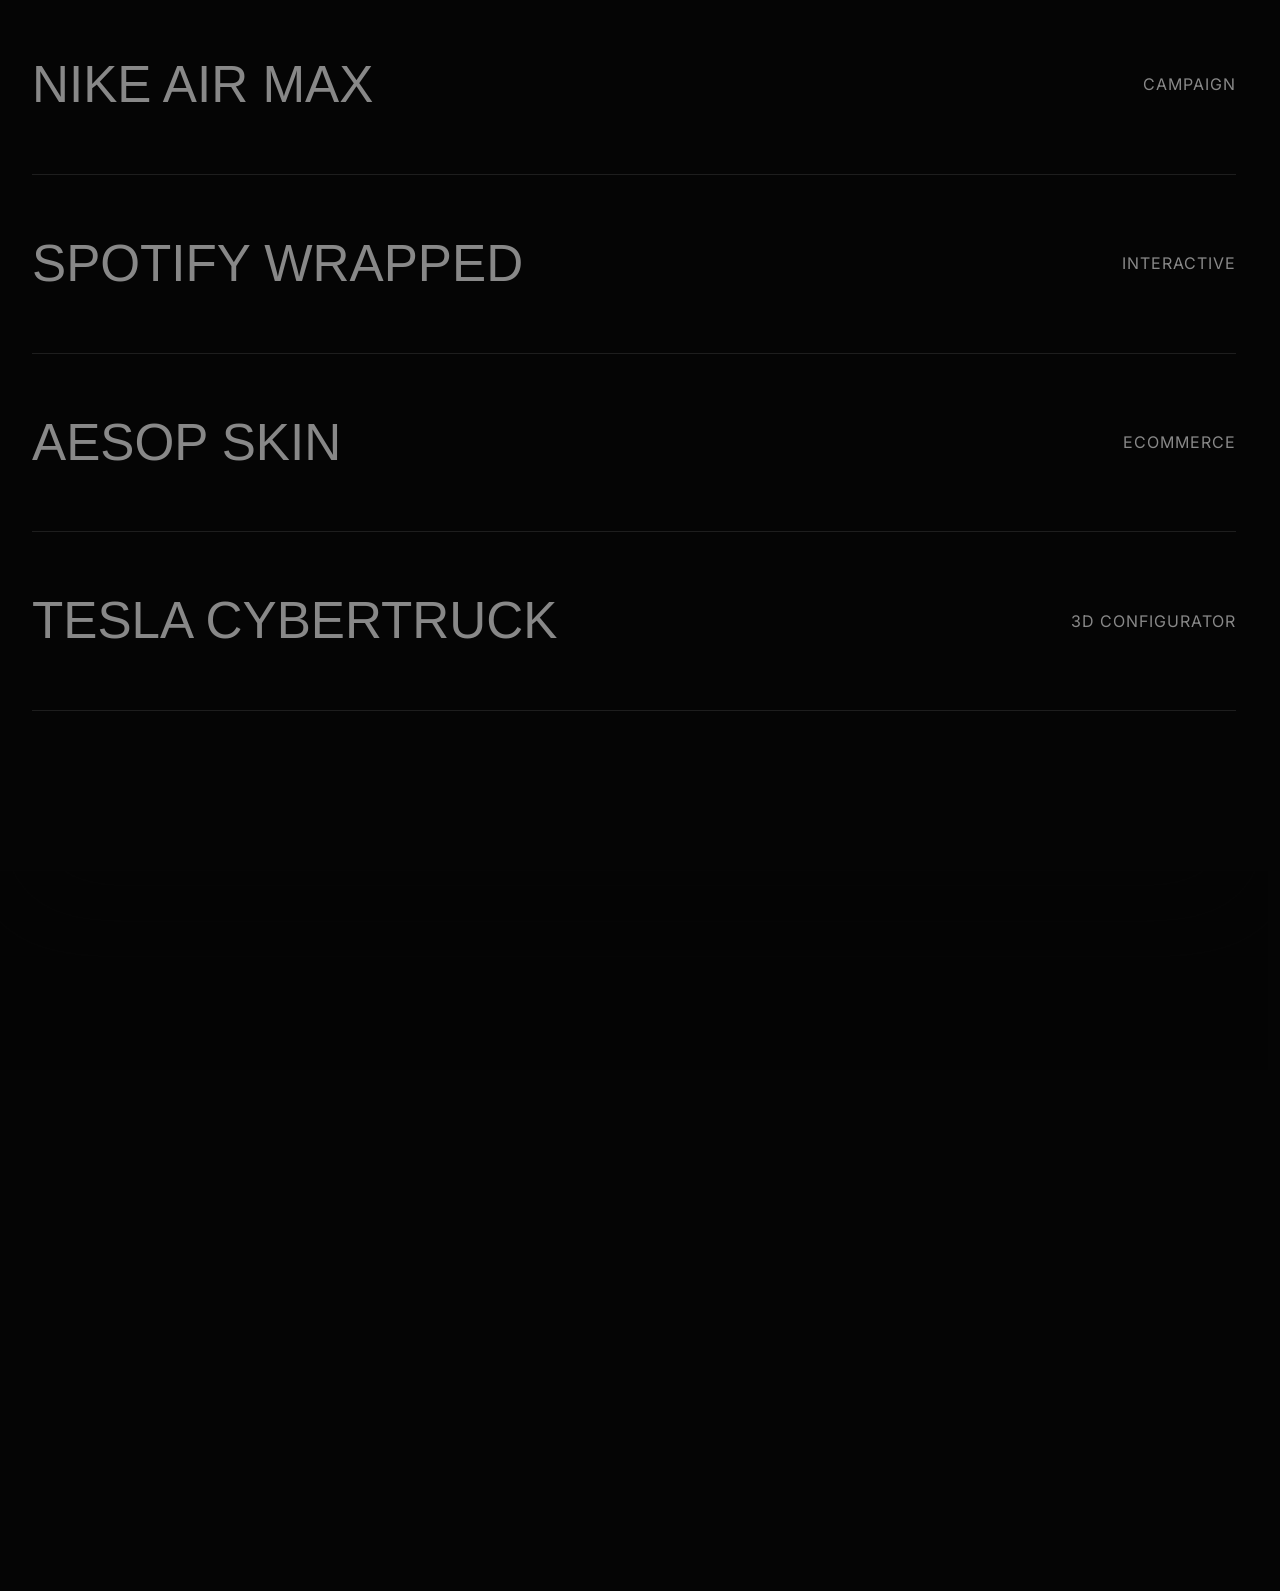
==== commit 02255794: "Page 4 finished...... 2 2 2026 4 25 pm" ====
--- a/index.html
+++ b/index.html
@@ -3,35 +3,25 @@
 <!doctype html>
 <html lang="en">
 <head>
-  <meta charset="UTF-8">
-  <meta name="viewport" content="width=device-width, initial-scale=1.0, minimum-scale=1.0">
-  
-  <title>LUMINA | Digital Experience</title>
+	<meta charset="UTF-8">
+	<meta name="viewport" content="width=device-width, initial-scale=1.0, minimum-scale=1.0">
+  
+	<title>LUMINA | Digital Experience</title>
 	
 	<!--  Linking the main stylesheet-->
-  <link rel="stylesheet" href="css/main.css">
-  <script src="js/app.js" type="module" defer></script>
-	
-	<!--  Google Fonts Import-->
-  <link rel="preconnect" href="https://fonts.googleapis.com">
-  <link rel="preconnect" href="https://fonts.gstatic.com" crossorigin>
-	<link href="https://fonts.googleapis.com/css2?family=Inter:wght@400;600&family=Syncopate:wght@700&display=swap" rel="stylesheet">
-	<!-- FontAwesome CDN -->
-	<link rel="stylesheet" href="https://cdnjs.cloudflare.com/ajax/libs/font-awesome/6.4.0/css/all.min.css">
-
+	<link rel="stylesheet" href="css/main.css">
+	<script src="js/app.js" type="module" defer></script>
+	
 </head>
 
 <body>
-
 
 <!--Nav Trigger-->
 <nav class="nav-trigger" aria-label="Main Menu Control">
-  
-  <!--  Interactive Button-->
-  <button class="nav-trigger__btn" aria-label="Open Menu" aria-expanded="false">
-	MENU
-  </button>
-
+	<!--  Interactive Button-->
+	<button class="nav-trigger__btn" aria-label="Open Menu" aria-expanded="false">
+		MENU
+	</button>
 </nav>
 
 <!-- THE VISUAL MENU -->
@@ -110,133 +100,143 @@
 <div class="page-wrapper">
   
   
-  <main>
-	
-	<!-- Hero Section-->
-	<section class="hero" aria-label="Introduction">
-	  
-	  <!--Background Layer-->
-	  <canvas id="hero-canvas" class="hero-canvas"></canvas>
-	  <div class="hero__content">
-		<h1 class="hero__title">Lumina</h1>
-		<p class="hero__subtitle">Digital Alchemy</p>
-	  </div>
-	
-	</section>
-	
-	
-	<!--  Section 2 : Kinetic Manifesto-->
-	<section class="manifesto" aria-label="Agency Manifesto">
-	  
-	  <!--	1. Infinite Marquee-->
-	  <div class="marquee" aria-hidden="true">
-		<div class="marquee__inner">
-		  
-		  <span class="marquee__text">WE BUILD WORLDS - DIGITAL ALCHEMY</span>
-		  <span class="marquee__text">WE BUILD WORLDS - DIGITAL ALCHEMY</span>
-		
-		</div>
-	  </div>
-	  
-	  <!--	2. Floating Images-->
-	  <div class="manifesto__images">
-		
-		<!--	  PlaceHolders-->
-		<div class="float-card float-card--1"></div>
-		<div class="float-card float-card--2"></div>
-		<div class="float-card float-card--3"></div>
-	  
-	  </div>
-	</section>
-	
-	
-	<!--  3. Work Section-->
-	<section class="work-list">
-	  
-	  <!--	Container-->
-	  <div class="work-list__container">
-		
-		
-		<!--	  Header-->
-		<header class="work-list__header">
-		  
-		  <h2 class="work-list__title">Selected Work</h2>
-		  <span class="work-list__count">(04)</span>
-		
-		</header>
-		
-		<!--		List Wrapper-->
-		<ul class="work-list__list">
-		  
-		  <!--	  Element: Item Row-->
-		  <li class="work-list__item">
-			
-			<a href="work.html" class="work-list__link">
-			  <span class="work-list__name">Nike Air Max</span>
-			  <span class="work-list__cat">Campaign</span>
-			</a>
-			<img src="assets/images/nike-red-shoe.jpg" alt="Nike Air Max campaign visual" class="work-list__preview" aria-hidden="true">
-		  
-		  </li>
-		  
-		  <!--		Item 2-->
-		  <li class="work-list__item">
-			
-			<a href="work.html" class="work-list__link">
-			  <span class="work-list__name">Spotify Wrapped</span>
-			  <span class="work-list__cat">Interactive</span>
-			</a>
-			<img src="assets/images/spotify.jpg" alt="Spotify Wrapped data visualization" class="work-list__preview" aria-hidden="true">
-		  
-		  </li>
-		  
-		  <!-- ITEM 3 -->
-		  <li class="work-list__item">
-			<a href="work.html" class="work-list__link">
-			  <span class="work-list__name">Aesop Skin</span>
-			  <span class="work-list__cat">eCommerce</span>
-			</a>
-			<img src="assets/images/Bottle.jpg" alt="Aesop product photography" class="work-list__preview" aria-hidden="true">
-		  </li>
-		  
-		  <!-- ITEM 4 -->
-		  <li class="work-list__item">
-			<a href="work.html" class="work-list__link">
-			  <span class="work-list__name">Tesla Cybertruck</span>
-			  <span class="work-list__cat">3D Configurator</span>
-			</a>
-			<img src="assets/images/Tesla-CyberTruck.jpg" alt="Cybertruck 3D model render" class="work-list__preview" aria-hidden="true">
-		  </li>
-		</ul>
-	  </div>
-	</section>
-  
-  </main>
+	<main>
+	
+		<!-- Hero Section-->
+		<section class="hero" aria-label="Introduction">
+	  
+			<!--Background Layer-->
+			<canvas id="hero-canvas" class="hero-canvas"></canvas>
+			<div class="hero__content">
+				<h1 class="hero__title">Lumina</h1>
+				<p class="hero__subtitle">Digital Alchemy</p>
+			</div>
+	
+		</section>
+		
+		
+		<!--  Section 2 : Kinetic Manifesto-->
+		<section class="manifesto" aria-label="Agency Manifesto">
+	  
+			<!--	1. Infinite Marquee-->
+			<div class="marquee" aria-hidden="true">
+				<div class="marquee__inner">
+		  
+					<span class="marquee__text">WE BUILD WORLDS - DIGITAL ALCHEMY</span>
+					<span class="marquee__text">WE BUILD WORLDS - DIGITAL ALCHEMY</span>
+		
+				</div>
+			</div>
+			
+			<!--	2. Floating Images-->
+			<div class="manifesto__images">
+		
+				<!-- Image 1 (Fast) -->
+				<div class="float-card float-card--1" data-speed="0.2">
+					<img src="https://picsum.photos/seed/lumina-float1/600/800" alt="Abstract Art 1">
+				</div>
+				
+				<!-- Image 2 (Medium) -->
+				<div class="float-card float-card--2" data-speed="0.1">
+					<img src="https://picsum.photos/seed/lumina-float2/600/800" alt="Abstract Art 2">
+				</div>
+				
+				<!-- Image 3 (Slow) -->
+				<div class="float-card float-card--3" data-speed="0.05">
+					<img src="https://picsum.photos/seed/lumina-float3/600/800" alt="Abstract Art 3">
+				</div>
+				
+			</div>
+		</section>
+		
+		
+		<!--  3. Work Section-->
+		<section class="work-list">
+	  
+			<!--	Container-->
+			<div class="work-list__container">
+		
+		
+				<!--	  Header-->
+				<header class="work-list__header">
+		  
+					<h2 class="work-list__title">Selected Work</h2>
+					<span class="work-list__count">(04)</span>
+		
+				</header>
+				
+				<!--		List Wrapper-->
+				<ul class="work-list__list">
+		  
+					<!--	  Element: Item Row-->
+					<li class="work-list__item">
+			
+						<a href="work.html" class="work-list__link">
+							<span class="work-list__name">Nike Air Max</span>
+							<span class="work-list__cat">Campaign</span>
+						</a>
+						<img src="assets/images/nike-red-shoe.jpg" alt="Nike Air Max campaign visual" class="work-list__preview" aria-hidden="true">
+		  
+					</li>
+					
+					<!--		Item 2-->
+					<li class="work-list__item">
+			
+						<a href="work.html" class="work-list__link">
+							<span class="work-list__name">Spotify Wrapped</span>
+							<span class="work-list__cat">Interactive</span>
+						</a>
+						<img src="assets/images/spotify.jpg" alt="Spotify Wrapped data visualization" class="work-list__preview" aria-hidden="true">
+		  
+					</li>
+					
+					<!-- ITEM 3 -->
+					<li class="work-list__item">
+						<a href="work.html" class="work-list__link">
+							<span class="work-list__name">Aesop Skin</span>
+							<span class="work-list__cat">eCommerce</span>
+						</a>
+						<img src="assets/images/Bottle.jpg" alt="Aesop product photography" class="work-list__preview" aria-hidden="true">
+					</li>
+					
+					<!-- ITEM 4 -->
+					<li class="work-list__item">
+						<a href="work.html" class="work-list__link">
+							<span class="work-list__name">Tesla Cybertruck</span>
+							<span class="work-list__cat">3D Configurator</span>
+						</a>
+						<img src="assets/images/Tesla-CyberTruck.jpg" alt="Cybertruck 3D model render" class="work-list__preview" aria-hidden="true">
+					</li>
+				</ul>
+			</div>
+		</section>
+  
+	</main>
 </div>
 
 <!--The Footer-->
 <footer class="footer" id="contact">
-  <div class="footer__content">
-	
-	<!--	Call to action-->
-	<h2 class="footer__cta">Let's Create <br> the future</h2>
-	
-	<!--	Magnetic Button-->
-	<a href="contact.html" class="footer__btn">
-	  <span class="footer__btn-text">Start Project</span>
-	</a>
-  </div>
+	<div class="footer__content">
+	
+		<!--	Call to action-->
+		<h2 class="footer__cta">Let's Create <br> the future</h2>
+		
+		<!--	Magnetic Button-->
+		<a href="contact.html" class="footer__btn">
+			<span class="footer__btn-text">Start Project</span>
+		</a>
+	</div>
 	
 	<!--	Bottom info-->
 	<div class="footer__bottom">
-	  <span class="footer__copyright">&copy; 2024 Lumina.</span>
-	  
-	  <nav class="footer__socials" aria-label="Social Links">
-		<a href="#" class="footer__link">Instagram</a>
-		<a href="#" class="footer__link">LinkedIn</a>
-	  </nav>
+		<span class="footer__copyright">&copy; 2024 Lumina.</span>
+	  
+		<nav class="footer__socials" aria-label="Social Links">
+			<a href="#" class="footer__link">Instagram</a>
+			<a href="#" class="footer__link">LinkedIn</a>
+		</nav>
 	</div>
- 
+
 </footer>
 
 
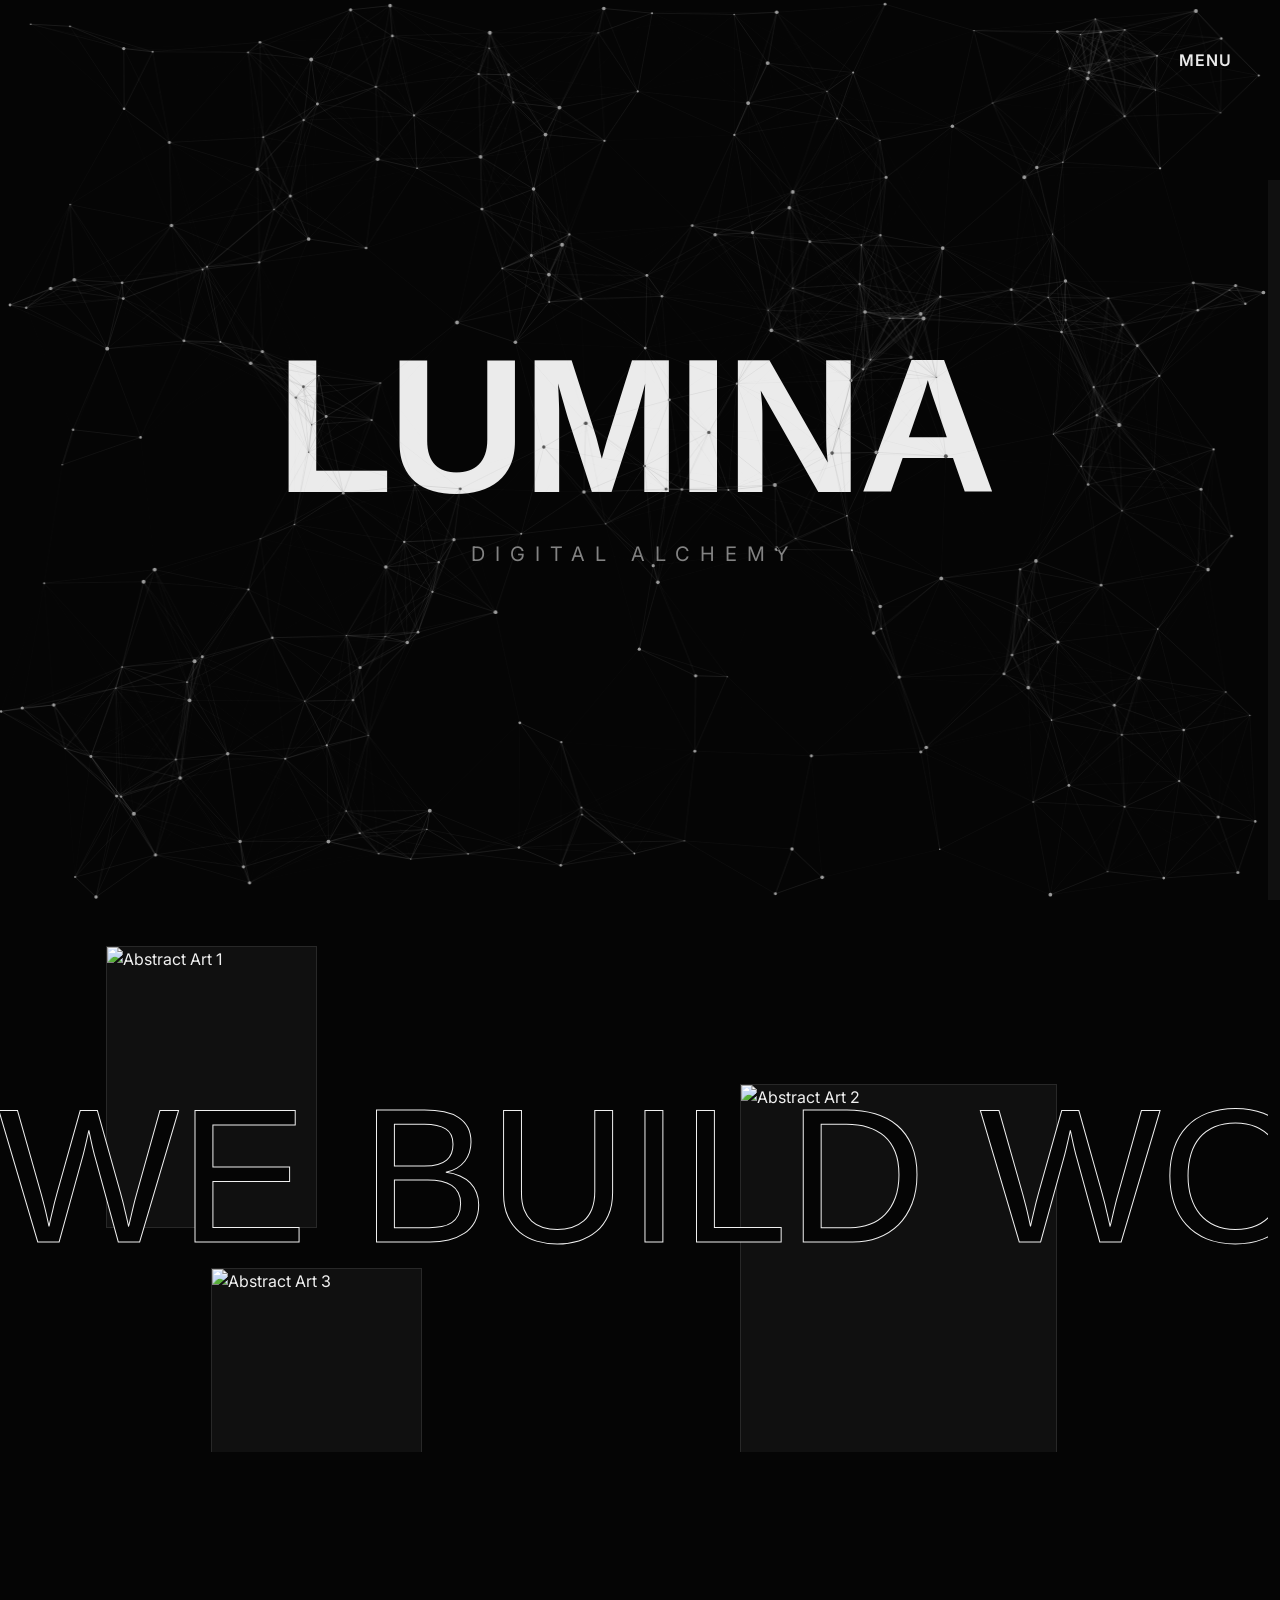
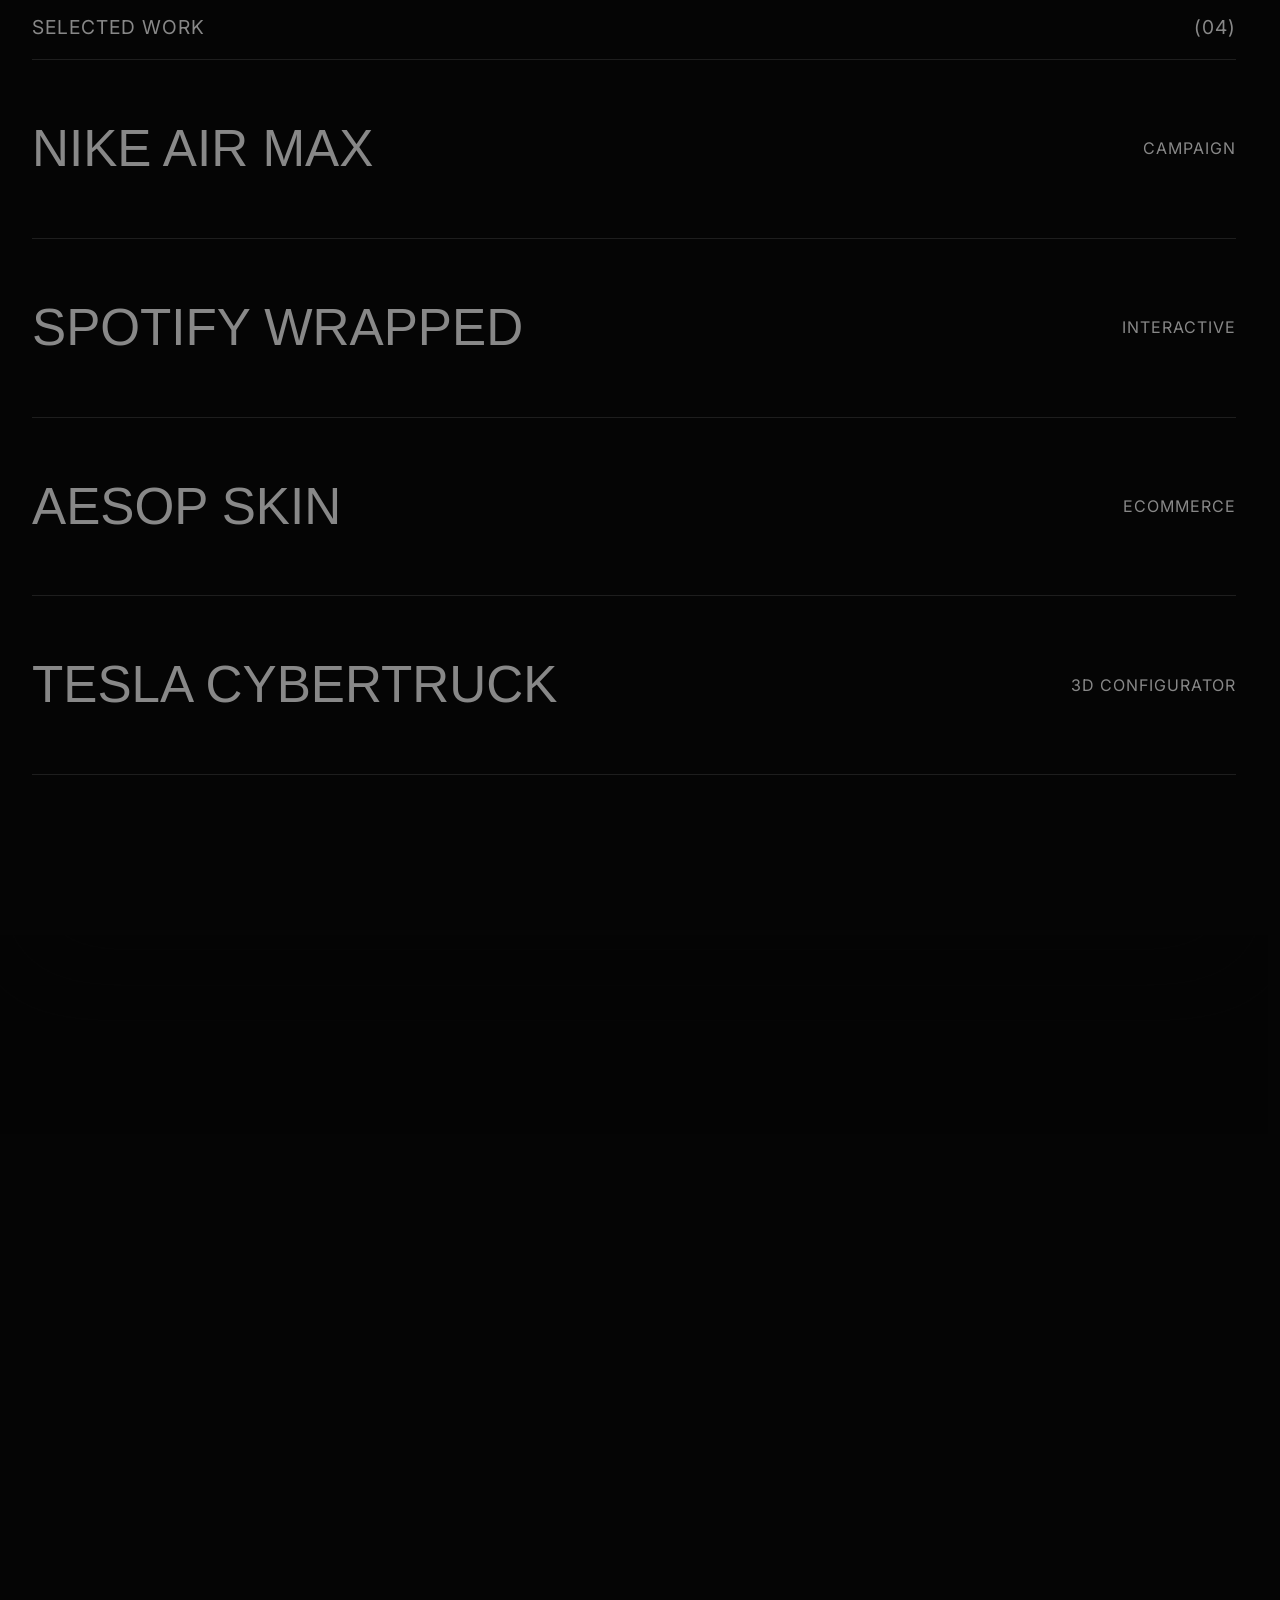
==== commit 52e8a51f: "Done.... 11 08 20 pm 1 4 2026 pm" ====
--- a/index.html
+++ b/index.html
@@ -106,7 +106,7 @@
 		<section class="hero" aria-label="Introduction">
 	  
 			<!--Background Layer-->
-			<canvas id="hero-canvas" class="hero-canvas"></canvas>
+			<canvas id="hero-canvas" class="hero-canvas" aria-hidden="true"></canvas>
 			<div class="hero__content">
 				<h1 class="hero__title">Lumina</h1>
 				<p class="hero__subtitle">Digital Alchemy</p>
@@ -119,10 +119,10 @@
 		<section class="manifesto" aria-label="Agency Manifesto">
 	  
 			<!--	1. Infinite Marquee-->
-			<div class="marquee" aria-hidden="true">
+			<div class="marquee">
 				<div class="marquee__inner">
 		  
-					<span class="marquee__text">WE BUILD WORLDS - DIGITAL ALCHEMY</span>
+					<span class="marquee__text" aria-hidden="true">WE BUILD WORLDS - DIGITAL ALCHEMY</span>
 					<span class="marquee__text">WE BUILD WORLDS - DIGITAL ALCHEMY</span>
 		
 				</div>
